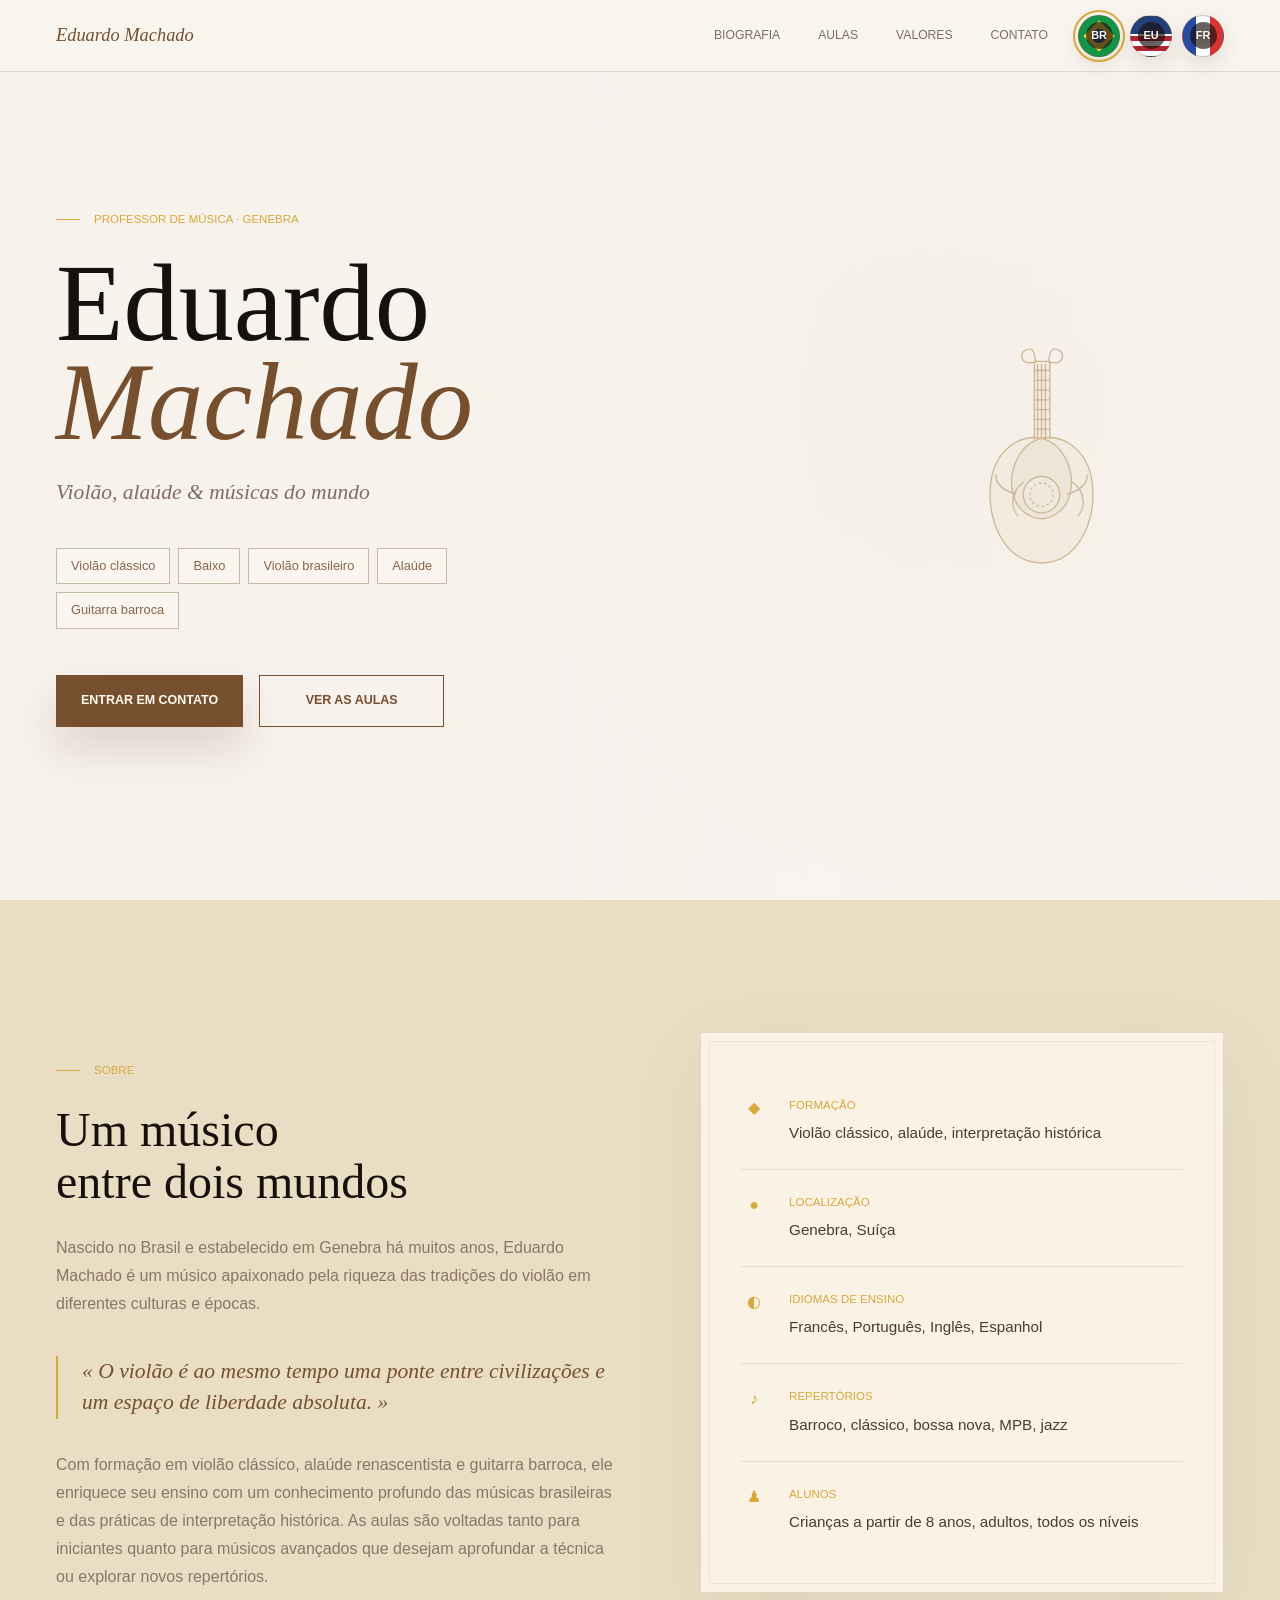
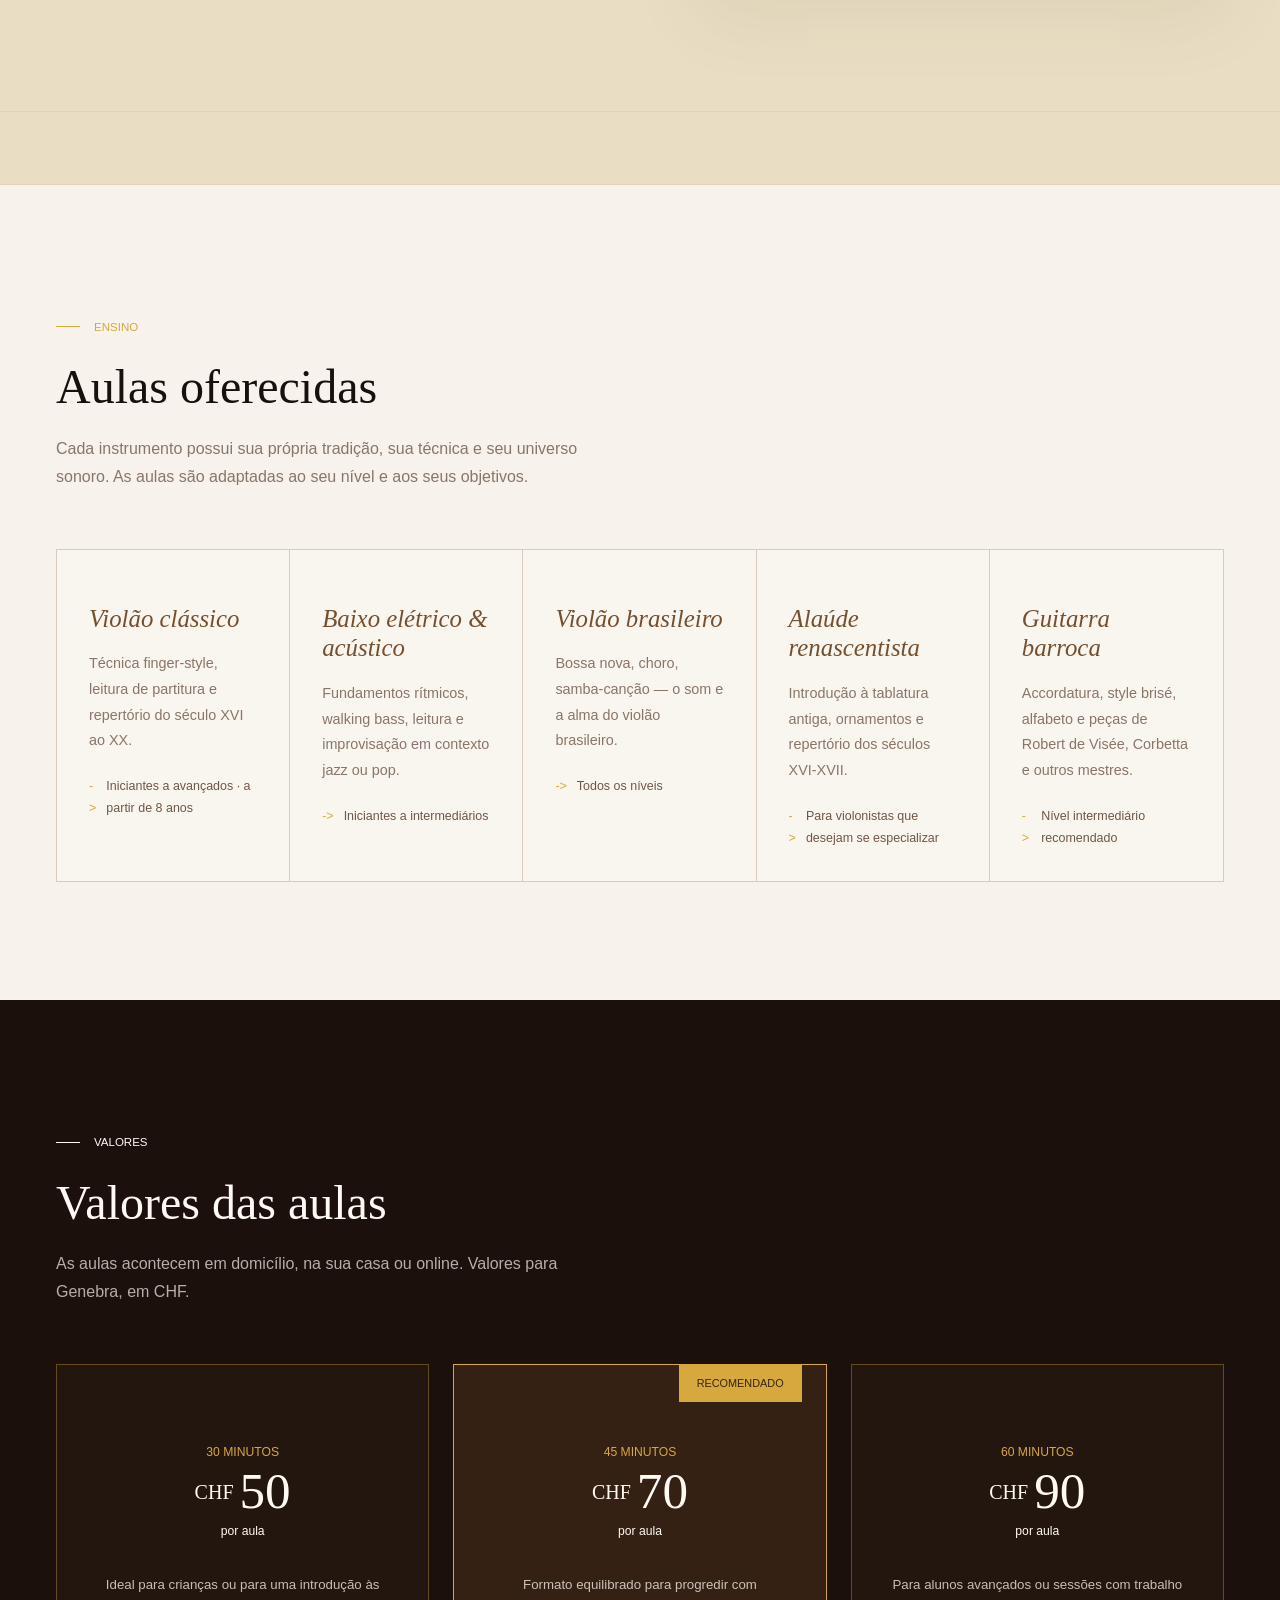
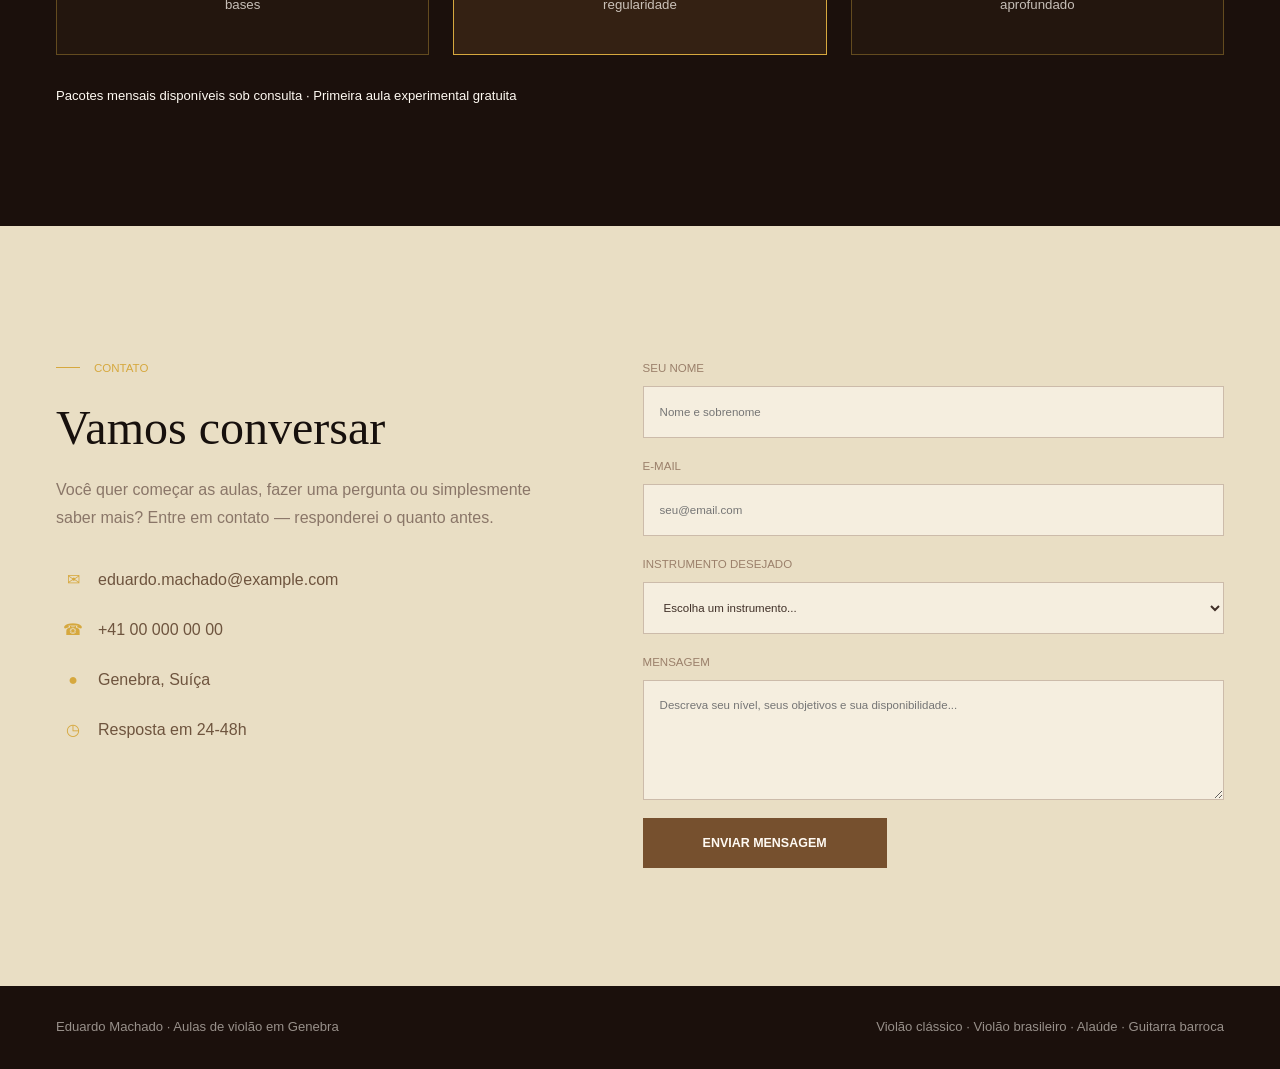
==== br.html @ 8517327c "Add Portuguese version 2 page" ====
<!doctype html>
<html lang="pt-BR">
<head>
  <meta charset="utf-8">
  <meta name="viewport" content="width=device-width, initial-scale=1">
  <title>Eduardo Machado | Aulas de violão</title>
  <link rel="stylesheet" href="styles.css">
</head>
<body>
  <main class="site-shell">
    <header class="topbar" aria-label="Navegação principal">
      <a class="brand" href="#inicio">Eduardo Machado</a>
      <div class="top-actions">
        <nav class="nav">
          <a href="#biografia">Biografia</a>
          <a href="#aulas">Aulas</a>
          <a href="#valores">Valores</a>
          <a href="#contato">Contato</a>
        </nav>
        <nav class="lang-switcher" aria-label="Escolher idioma">
          <a class="lang-button flag-br" href="br.html" aria-label="Português do Brasil" aria-current="page"><span class="flag-text">BR</span></a>
          <a class="lang-button flag-us" href="en.html" aria-label="English"><span class="flag-text">EU</span></a>
          <a class="lang-button flag-fr" href="index.html" aria-label="Français"><span class="flag-text">FR</span></a>
        </nav>
      </div>
    </header>

    <section class="section hero" id="inicio">
      <div class="section-inner hero-grid">
        <div class="hero-copy">
          <p class="eyebrow">Professor de música · Genebra</p>
          <h1>Eduardo <span>Machado</span></h1>
          <p class="hero-subtitle">Violão, alaúde & músicas do mundo</p>
          <div class="instrument-tags" aria-label="Instrumentos ensinados">
            <span class="tag">Violão clássico</span>
            <span class="tag">Baixo</span>
            <span class="tag">Violão brasileiro</span>
            <span class="tag">Alaúde</span>
            <span class="tag">Guitarra barroca</span>
          </div>
          <div class="actions">
            <a class="button primary" href="#contato">Entrar em contato</a>
            <a class="button secondary" href="#aulas">Ver as aulas</a>
          </div>
        </div>
        <div class="instrument-art" aria-hidden="true"><svg viewBox="0 0 980 520" role="img"><defs><linearGradient id="woodLine" x1="0" x2="1"><stop offset="0" stop-color="#d8c8aa" stop-opacity="0.08"/><stop offset="0.5" stop-color="#b7976f" stop-opacity="0.82"/><stop offset="1" stop-color="#d8c8aa" stop-opacity="0.08"/></linearGradient></defs><g stroke="url(#woodLine)" stroke-width="1.1" fill="none"><path d="M10 190 H970"/><path d="M10 222 H970"/><path d="M10 254 H970"/><path d="M10 286 H970"/><path d="M10 318 H970"/></g><g transform="translate(615 76)" stroke="#b69363" stroke-width="2" fill="none" opacity="0.82"><path d="M84 138 C49 132 17 156 8 195 C-5 252 22 330 84 330 C146 330 173 252 160 195 C151 156 119 132 84 138Z" fill="rgba(205,185,149,0.17)"/><path d="M84 138 C44 150 31 197 42 230 C49 251 70 262 84 262 C98 262 119 251 126 230 C137 197 124 150 84 138Z" fill="rgba(205,185,149,0.16)"/><circle cx="84" cy="225" r="28" fill="rgba(247,242,236,0.25)"/><circle cx="84" cy="225" r="18" stroke-dasharray="4 4"/><path d="M73 140 V20 H97 V140" fill="rgba(205,185,149,0.13)"/><path d="M75 20 C73 3 69 -3 59 3 C52 7 51 18 61 22 H75"/><path d="M95 20 C97 3 101 -3 111 3 C118 7 119 18 109 22 H95"/><path d="M73 34 H97 M73 49 H97 M73 64 H97 M73 79 H97 M73 94 H97 M73 109 H97 M73 124 H97"/><path d="M78 24 V140 M84 24 V140 M90 24 V140"/><path d="M57 205 C36 220 36 244 48 258"/><path d="M131 205 C152 220 152 244 140 258"/><path d="M45 224 C21 218 13 205 14 194"/><path d="M123 224 C147 218 155 205 154 194"/></g></svg></div>
      </div>
    </section>

    <section class="section about" id="biografia">
      <div class="section-inner about-grid">
        <div class="about-copy">
          <p class="eyebrow">Sobre</p>
          <h2>Um músico<br>entre dois mundos</h2>
          <p>Nascido no Brasil e estabelecido em Genebra há muitos anos, Eduardo Machado é um músico apaixonado pela riqueza das tradições do violão em diferentes culturas e épocas.</p>
          <div class="quote">« O violão é ao mesmo tempo uma ponte entre civilizações e um espaço de liberdade absoluta. »</div>
          <p>Com formação em violão clássico, alaúde renascentista e guitarra barroca, ele enriquece seu ensino com um conhecimento profundo das músicas brasileiras e das práticas de interpretação histórica. As aulas são voltadas tanto para iniciantes quanto para músicos avançados que desejam aprofundar a técnica ou explorar novos repertórios.</p>
        </div>
        <aside class="profile-card" aria-label="Informações do professor"><ul class="fact-list"><li class="fact"><span class="fact-icon">◆</span><span><span class="fact-label">Formação</span><span class="fact-value">Violão clássico, alaúde, interpretação histórica</span></span></li><li class="fact"><span class="fact-icon">●</span><span><span class="fact-label">Localização</span><span class="fact-value">Genebra, Suíça</span></span></li><li class="fact"><span class="fact-icon">◐</span><span><span class="fact-label">Idiomas de ensino</span><span class="fact-value">Francês, Português, Inglês, Espanhol</span></span></li><li class="fact"><span class="fact-icon">♪</span><span><span class="fact-label">Repertórios</span><span class="fact-value">Barroco, clássico, bossa nova, MPB, jazz</span></span></li><li class="fact"><span class="fact-icon">♟</span><span><span class="fact-label">Alunos</span><span class="fact-value">Crianças a partir de 8 anos, adultos, todos os níveis</span></span></li></ul></aside>
      </div>
    </section>

    <div class="sand-band" aria-hidden="true"></div>

    <section class="section courses" id="aulas">
      <div class="section-inner">
        <p class="eyebrow">Ensino</p>
        <h2>Aulas oferecidas</h2>
        <p class="section-lead">Cada instrumento possui sua própria tradição, sua técnica e seu universo sonoro. As aulas são adaptadas ao seu nível e aos seus objetivos.</p>
        <div class="course-row">
          <article class="course-card"><h3>Violão clássico</h3><p>Técnica finger-style, leitura de partitura e repertório do século XVI ao XX.</p><span class="course-note">Iniciantes a avançados · a partir de 8 anos</span></article>
          <article class="course-card"><h3>Baixo elétrico & acústico</h3><p>Fundamentos rítmicos, walking bass, leitura e improvisação em contexto jazz ou pop.</p><span class="course-note">Iniciantes a intermediários</span></article>
          <article class="course-card"><h3>Violão brasileiro</h3><p>Bossa nova, choro, samba-canção — o som e a alma do violão brasileiro.</p><span class="course-note">Todos os níveis</span></article>
          <article class="course-card"><h3>Alaúde renascentista</h3><p>Introdução à tablatura antiga, ornamentos e repertório dos séculos XVI-XVII.</p><span class="course-note">Para violonistas que desejam se especializar</span></article>
          <article class="course-card"><h3>Guitarra barroca</h3><p>Accordatura, style brisé, alfabeto e peças de Robert de Visée, Corbetta e outros mestres.</p><span class="course-note">Nível intermediário recomendado</span></article>
        </div>
      </div>
    </section>

    <section class="section pricing" id="valores">
      <div class="section-inner">
        <p class="eyebrow">Valores</p>
        <h2>Valores das aulas</h2>
        <p class="section-lead">As aulas acontecem em domicílio, na sua casa ou online. Valores para Genebra, em CHF.</p>
        <div class="pricing-grid">
          <article class="price-card"><span class="duration">30 minutos</span><div aria-label="CHF 50"><span class="currency">CHF</span><span class="amount">50</span></div><p class="per">por aula</p><p class="description">Ideal para crianças ou para uma introdução às bases</p></article>
          <article class="price-card featured"><span class="badge">Recomendado</span><span class="duration">45 minutos</span><div aria-label="CHF 70"><span class="currency">CHF</span><span class="amount">70</span></div><p class="per">por aula</p><p class="description">Formato equilibrado para progredir com regularidade</p></article>
          <article class="price-card"><span class="duration">60 minutos</span><div aria-label="CHF 90"><span class="currency">CHF</span><span class="amount">90</span></div><p class="per">por aula</p><p class="description">Para alunos avançados ou sessões com trabalho aprofundado</p></article>
        </div>
        <p class="pricing-footnote">Pacotes mensais disponíveis sob consulta · Primeira aula experimental gratuita</p>
      </div>
    </section>

    <section class="section contact" id="contato">
      <div class="section-inner contact-grid">
        <div class="contact-copy">
          <p class="eyebrow">Contato</p>
          <h2>Vamos conversar</h2>
          <p class="section-lead">Você quer começar as aulas, fazer uma pergunta ou simplesmente saber mais? Entre em contato — responderei o quanto antes.</p>
          <ul class="contact-list"><li><span class="contact-icon">✉</span><a href="mailto:eduardo.machado@example.com">eduardo.machado@example.com</a></li><li><span class="contact-icon">☎</span><a href="tel:+41000000000">+41 00 000 00 00</a></li><li><span class="contact-icon">●</span><span>Genebra, Suíça</span></li><li><span class="contact-icon">◷</span><span>Resposta em 24-48h</span></li></ul>
        </div>
        <form class="contact-form" action="mailto:eduardo.machado@example.com" method="post" enctype="text/plain">
          <label>Seu nome<input name="nome" type="text" placeholder="Nome e sobrenome" required></label>
          <label>E-mail<input name="email" type="email" placeholder="seu@email.com" required></label>
          <label>Instrumento desejado<select name="instrumento" required><option value="">Escolha um instrumento...</option><option>Violão clássico</option><option>Baixo elétrico ou acústico</option><option>Violão brasileiro</option><option>Alaúde renascentista</option><option>Guitarra barroca</option></select></label>
          <label>Mensagem<textarea name="mensagem" placeholder="Descreva seu nível, seus objetivos e sua disponibilidade..." required></textarea></label>
          <button class="button form-button" type="submit">Enviar mensagem</button>
        </form>
      </div>
    </section>

    <footer class="footer"><div class="footer-inner"><span>Eduardo Machado · Aulas de violão em Genebra</span><span>Violão clássico · Violão brasileiro · Alaúde · Guitarra barroca</span></div></footer>
  </main>
</body>
</html>
---- styles.css ----
:root {
  --paper: #f7f2ec;
  --paper-soft: #fbf8f3;
  --sand: #e9dec4;
  --ink: #17100d;
  --brown: #76502e;
  --gold: #d6a83e;
  --line: #d9cabb;
  --dark: #1b100c;
  --muted: #8a7668;
  --white: #fffaf3;
  --shadow: 0 24px 70px rgba(90, 62, 37, 0.08);
}
*{box-sizing:border-box}html{scroll-behavior:smooth}body{margin:0;background:var(--paper);color:var(--ink);font-family:"Avenir Next","Segoe UI",Arial,sans-serif;font-size:16px;line-height:1.75}a{color:inherit;text-decoration:none}.site-shell{min-height:100vh;background:radial-gradient(circle at 18% 78%,rgba(196,171,131,.18),transparent 24rem),linear-gradient(180deg,var(--paper-soft),var(--paper))}.topbar{position:sticky;top:0;z-index:10;display:flex;align-items:center;justify-content:space-between;min-height:72px;padding:0 56px;background:rgba(248,244,238,.96);border-bottom:1px solid rgba(122,95,67,.18);backdrop-filter:blur(12px)}.brand{color:var(--brown);font-family:"Cormorant Garamond","Bodoni 72",Didot,"Times New Roman",serif;font-size:1.15rem;font-style:italic;white-space:nowrap}.top-actions{display:flex;gap:30px;align-items:center}.nav{display:flex;gap:38px;align-items:center;color:#7e6c60;font-size:.76rem;text-transform:uppercase}.nav a{position:relative;padding:6px 0}.nav a::after{position:absolute;right:0;bottom:0;left:0;height:1px;content:"";background:var(--brown);transform:scaleX(0);transform-origin:left;transition:transform 180ms ease}.nav a:hover::after,.nav a:focus-visible::after{transform:scaleX(1)}.lang-switcher{display:flex;gap:10px;align-items:center}.lang-button{position:relative;display:inline-grid;place-items:center;width:42px;height:42px;overflow:hidden;border:1px solid rgba(118,80,46,.36);border-radius:999px;box-shadow:0 8px 20px rgba(83,56,33,.12);transition:transform 180ms ease,box-shadow 180ms ease}.lang-button:hover,.lang-button:focus-visible{transform:translateY(-2px);box-shadow:0 12px 24px rgba(83,56,33,.18)}.lang-button[aria-current="page"]{outline:2px solid var(--gold);outline-offset:3px}.flag-text{position:relative;z-index:2;display:grid;place-items:center;width:27px;height:27px;border-radius:999px;color:#fffaf3;background:rgba(27,16,12,.66);font-size:.68rem;font-weight:800;line-height:1;text-shadow:0 1px 3px rgba(0,0,0,.36)}.flag-br{background:#139447}.flag-br::before{position:absolute;inset:9px;content:"";background:#f7d43b;transform:rotate(45deg)}.flag-br::after{position:absolute;inset:13px;content:"";border-radius:999px;background:#1f4fa3}.flag-us{background:linear-gradient(#224179 0 46%,transparent 46%),repeating-linear-gradient(180deg,#b22234 0 5px,#fff 5px 10px)}.flag-fr{background:linear-gradient(90deg,#244aa5 0 33.333%,#fff 33.333% 66.666%,#d73535 66.666% 100%)}.section{padding:132px 56px 118px;scroll-margin-top:72px}.section-inner{width:min(100%,1792px);margin:0 auto}.eyebrow{display:flex;gap:14px;align-items:center;margin:0 0 24px;color:var(--gold);font-size:.72rem;text-transform:uppercase}.eyebrow::before{width:24px;height:1px;content:"";background:currentColor}h1,h2,h3{margin:0;font-family:"Cormorant Garamond","Bodoni 72",Didot,"Times New Roman",serif;font-weight:400}h1{max-width:610px;font-size:6.9rem;line-height:.9}h1 span{display:block;color:var(--brown);font-style:italic}h2{font-size:3rem;line-height:1.08}h3{color:var(--brown);font-size:1.55rem;font-style:italic;line-height:1.2}p{margin:0;color:var(--muted)}.hero{min-height:calc(100vh - 72px);padding-top:136px;padding-bottom:96px;background:linear-gradient(90deg,rgba(247,242,236,.98) 0 42%,rgba(247,242,236,.72) 64%,rgba(247,242,236,.95) 100%),radial-gradient(circle at 80% 40%,rgba(221,208,170,.44),transparent 33rem)}.hero-grid{display:grid;grid-template-columns:minmax(420px,.9fr) minmax(420px,1.25fr);gap:72px;align-items:center}.hero-subtitle{margin-top:22px;color:#816d60;font-family:"Cormorant Garamond","Bodoni 72",Didot,"Times New Roman",serif;font-size:1.35rem;font-style:italic}.instrument-tags{display:flex;flex-wrap:wrap;gap:8px;margin:36px 0 46px}.tag{min-height:34px;padding:6px 14px;border:1px solid #cbb9a6;color:#86674e;background:rgba(255,250,243,.36);font-size:.8rem}.actions{display:flex;flex-wrap:wrap;gap:16px}.button{display:inline-flex;align-items:center;justify-content:center;min-width:185px;min-height:50px;padding:14px 24px;border:1px solid var(--brown);font-size:.78rem;font-weight:700;text-transform:uppercase;transition:background 180ms ease,color 180ms ease,transform 180ms ease}.button.primary{color:var(--white);background:var(--brown);box-shadow:0 22px 42px rgba(93,61,33,.16)}.button.secondary{color:var(--brown);background:transparent}.button:hover,.button:focus-visible{transform:translateY(-2px)}.instrument-art{min-height:520px;display:flex;align-items:center;justify-content:center;overflow:hidden}.instrument-art svg{display:block;width:min(100%,980px);height:auto;opacity:.76}.sand-band{height:74px;background:var(--sand);border-top:1px solid rgba(122,95,67,.08);border-bottom:1px solid rgba(122,95,67,.08)}.about,.contact{background:var(--sand)}.about-grid{display:grid;grid-template-columns:minmax(360px,.98fr) minmax(420px,.92fr);gap:86px;align-items:center}.about-copy{max-width:900px}.about-copy p{max-width:900px;margin-top:26px}.quote{margin:38px 0 32px;padding-left:24px;border-left:2px solid var(--gold);color:var(--brown);font-family:"Cormorant Garamond","Bodoni 72",Didot,"Times New Roman",serif;font-size:1.35rem;font-style:italic;line-height:1.45}.profile-card{position:relative;padding:40px 40px 34px;background:rgba(255,250,243,.72);border:1px solid rgba(122,95,67,.18);box-shadow:var(--shadow)}.profile-card::before{position:absolute;inset:8px;pointer-events:none;content:"";border:1px solid rgba(122,95,67,.08)}.fact-list{position:relative;display:grid;gap:0;margin:0;padding:0;list-style:none}.fact{display:grid;grid-template-columns:36px 1fr;gap:12px;padding:22px 0;border-bottom:1px solid rgba(122,95,67,.14)}.fact:last-child{border-bottom:0}.fact-icon{width:26px;height:26px;color:var(--gold);font-size:1rem;line-height:26px;text-align:center}.fact-label{display:block;margin-bottom:4px;color:var(--gold);font-size:.72rem;text-transform:uppercase}.fact-value{color:#4d3b31;font-size:.95rem}.courses{background:var(--paper)}.section-lead{max-width:560px;margin-top:22px}.course-row{display:grid;grid-template-columns:repeat(5,1fr);margin-top:58px;border:1px solid var(--line);background:rgba(255,250,243,.28)}.course-card{min-height:222px;padding:54px 32px 32px;border-right:1px solid var(--line)}.course-card:last-child{border-right:0}.course-card p{margin-top:18px;font-size:.9rem;line-height:1.78}.course-note{display:flex;gap:10px;align-items:center;margin-top:22px;color:#6f5746;font-size:.78rem}.course-note::before{content:"->";color:var(--gold)}.pricing{background:var(--dark);color:var(--white)}.pricing h2,.pricing p{color:var(--white)}.pricing .section-lead{color:rgba(255,250,243,.68)}.pricing-grid{display:grid;grid-template-columns:repeat(3,1fr);gap:24px;margin-top:58px}.price-card{position:relative;min-height:234px;padding:72px 38px 38px;border:1px solid rgba(214,168,62,.36);text-align:center;background:rgba(48,32,20,.38)}.price-card.featured{border-color:var(--gold);background:rgba(93,61,33,.38)}.badge{position:absolute;top:0;right:24px;padding:9px 18px;color:#38270f;background:var(--gold);font-size:.68rem;text-transform:uppercase}.duration{color:var(--gold);font-size:.76rem;text-transform:uppercase}.currency{display:inline-block;margin-top:10px;color:var(--white);font-family:"Cormorant Garamond","Bodoni 72",Didot,"Times New Roman",serif;font-size:1.25rem;vertical-align:top}.amount{display:inline-block;margin-left:6px;color:var(--white);font-family:"Cormorant Garamond","Bodoni 72",Didot,"Times New Roman",serif;font-size:3.2rem;line-height:1}.per{margin:4px 0 0;color:rgba(255,250,243,.58);font-size:.76rem}.price-card .description{max-width:360px;margin:32px auto 0;color:rgba(255,250,243,.74);font-size:.83rem;line-height:1.55}.pricing-footnote{margin-top:30px;color:rgba(255,250,243,.5);font-size:.82rem}.contact-grid{display:grid;grid-template-columns:minmax(330px,.82fr) minmax(420px,.96fr);gap:90px;align-items:start}.contact-copy .section-lead{max-width:790px;margin-bottom:34px}.contact-list{display:grid;gap:22px;margin-top:34px;padding:0;list-style:none}.contact-list li{display:grid;grid-template-columns:34px 1fr;gap:8px;align-items:center;color:#6e543e}.contact-icon{color:var(--gold);font-size:1rem;text-align:center}.contact-form{display:grid;gap:18px}label{display:grid;gap:8px;color:#9b806b;font-size:.72rem;text-transform:uppercase}input,select,textarea{width:100%;min-height:52px;padding:14px 16px;border:1px solid #ccbbaa;border-radius:0;color:#3f2f27;background:rgba(255,250,243,.58);font:inherit;outline:none}textarea{min-height:120px;resize:vertical}input:focus,select:focus,textarea:focus{border-color:var(--brown);box-shadow:0 0 0 3px rgba(118,80,46,.12)}.form-button{width:fit-content;min-width:244px;margin-top:0;border:0;color:var(--white);background:var(--brown);cursor:pointer}.footer{padding:30px 56px;color:rgba(255,250,243,.55);background:var(--dark);font-size:.82rem}.footer-inner{display:flex;width:min(100%,1792px);margin:0 auto;justify-content:space-between;gap:18px}@media (max-width:1200px){.topbar{align-items:flex-start;flex-direction:column;gap:16px;padding:22px 28px}.top-actions{width:100%;justify-content:space-between}}@media (max-width:1160px){.section{padding-right:28px;padding-left:28px}.hero-grid,.about-grid,.contact-grid{grid-template-columns:1fr}.instrument-art{min-height:360px}.course-row{grid-template-columns:repeat(2,1fr)}.course-card:nth-child(2n){border-right:0}.course-card:nth-child(-n+3){border-bottom:1px solid var(--line)}}@media (max-width:760px){body{font-size:15px}.topbar{position:static;padding:22px}.top-actions{display:grid;gap:16px}.nav{width:100%;gap:12px;justify-content:space-between;overflow-x:auto;padding-bottom:4px}.lang-switcher{justify-content:flex-start}.section{padding:84px 22px 80px;scroll-margin-top:0}.hero{padding-top:82px}.hero-grid{gap:40px}h1{font-size:4.1rem}h2{font-size:2.45rem}.actions{display:grid}.button,.form-button{width:100%}.instrument-art{min-height:280px}.profile-card{padding:28px 26px}.course-row,.pricing-grid{grid-template-columns:1fr}.course-card,.course-card:nth-child(2n),.course-card:last-child{border-right:0;border-bottom:1px solid var(--line)}.course-card:last-child{border-bottom:0}.pricing-grid{gap:16px}.footer{padding:28px 22px}.footer-inner{flex-direction:column}}@media (max-width:460px){h1{font-size:3.25rem}h2{font-size:2.05rem}.tag{width:100%}.fact,.contact-list li{grid-template-columns:28px 1fr}}
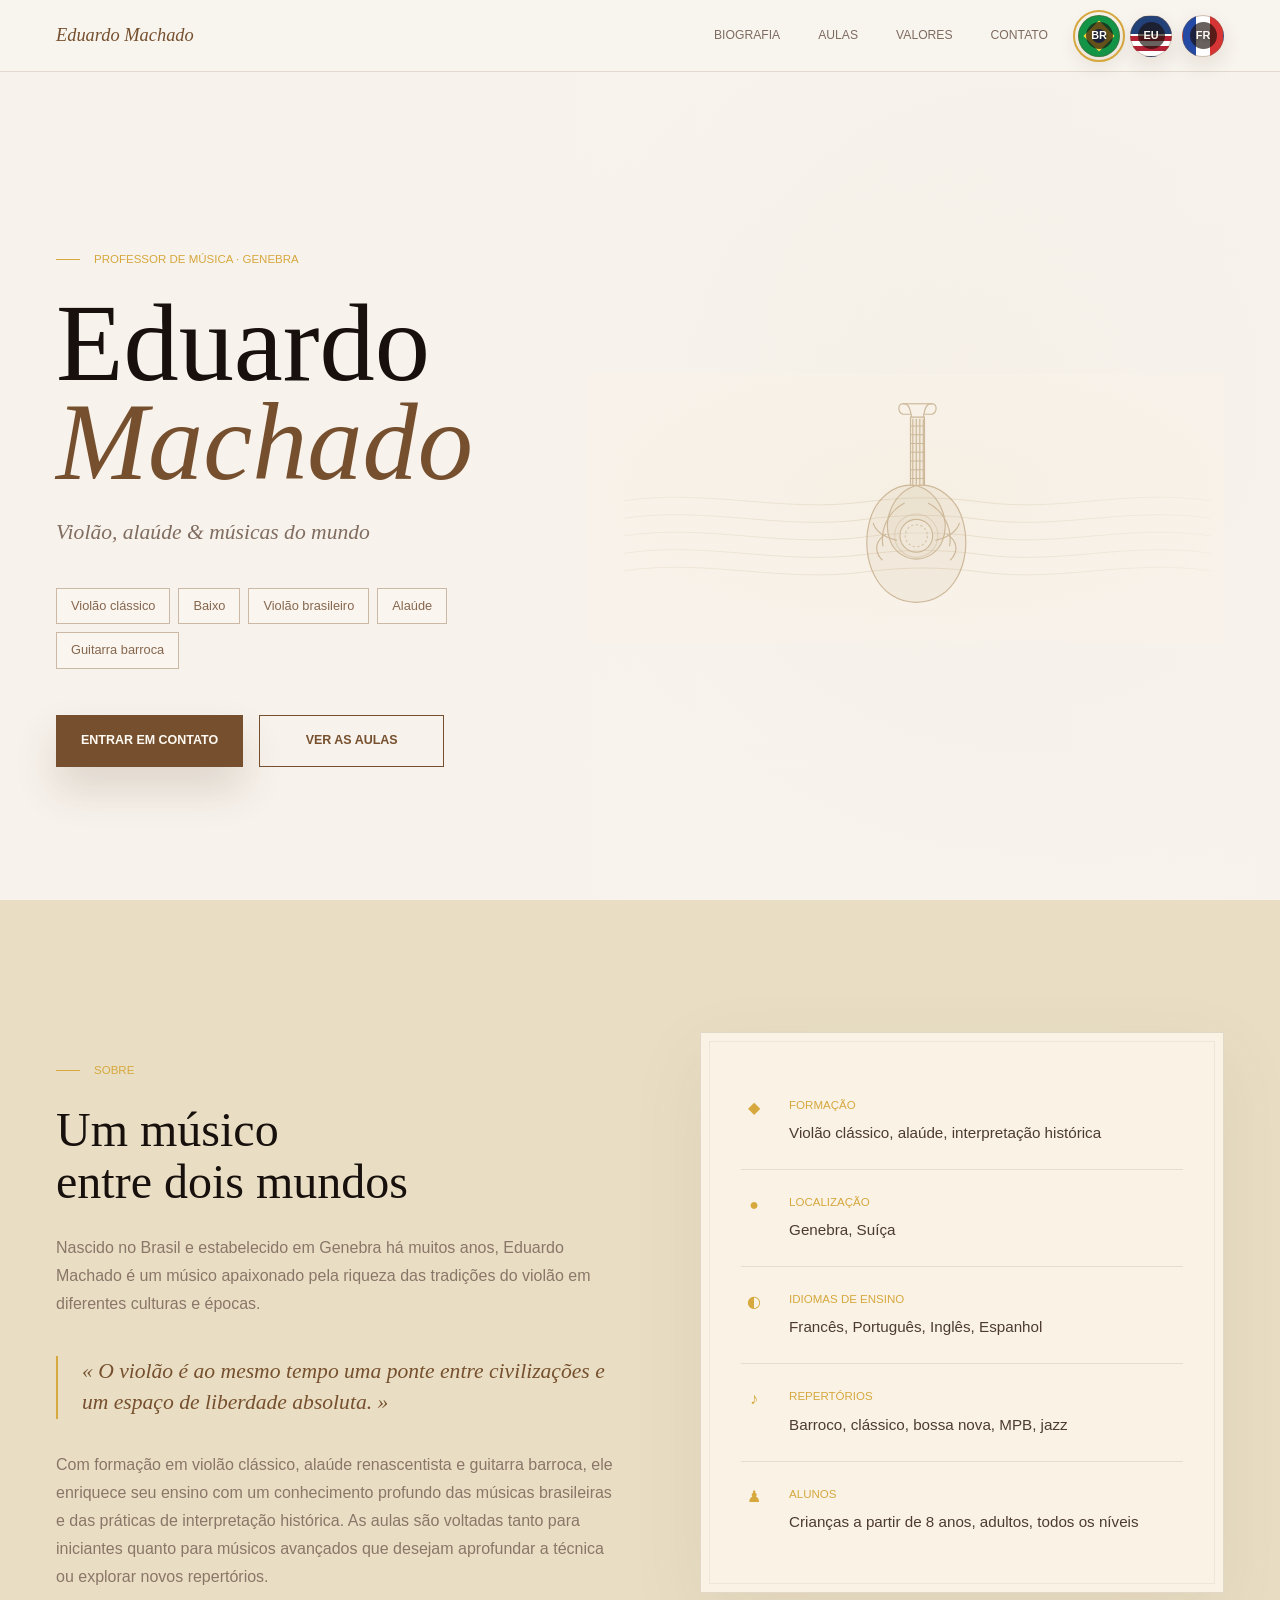
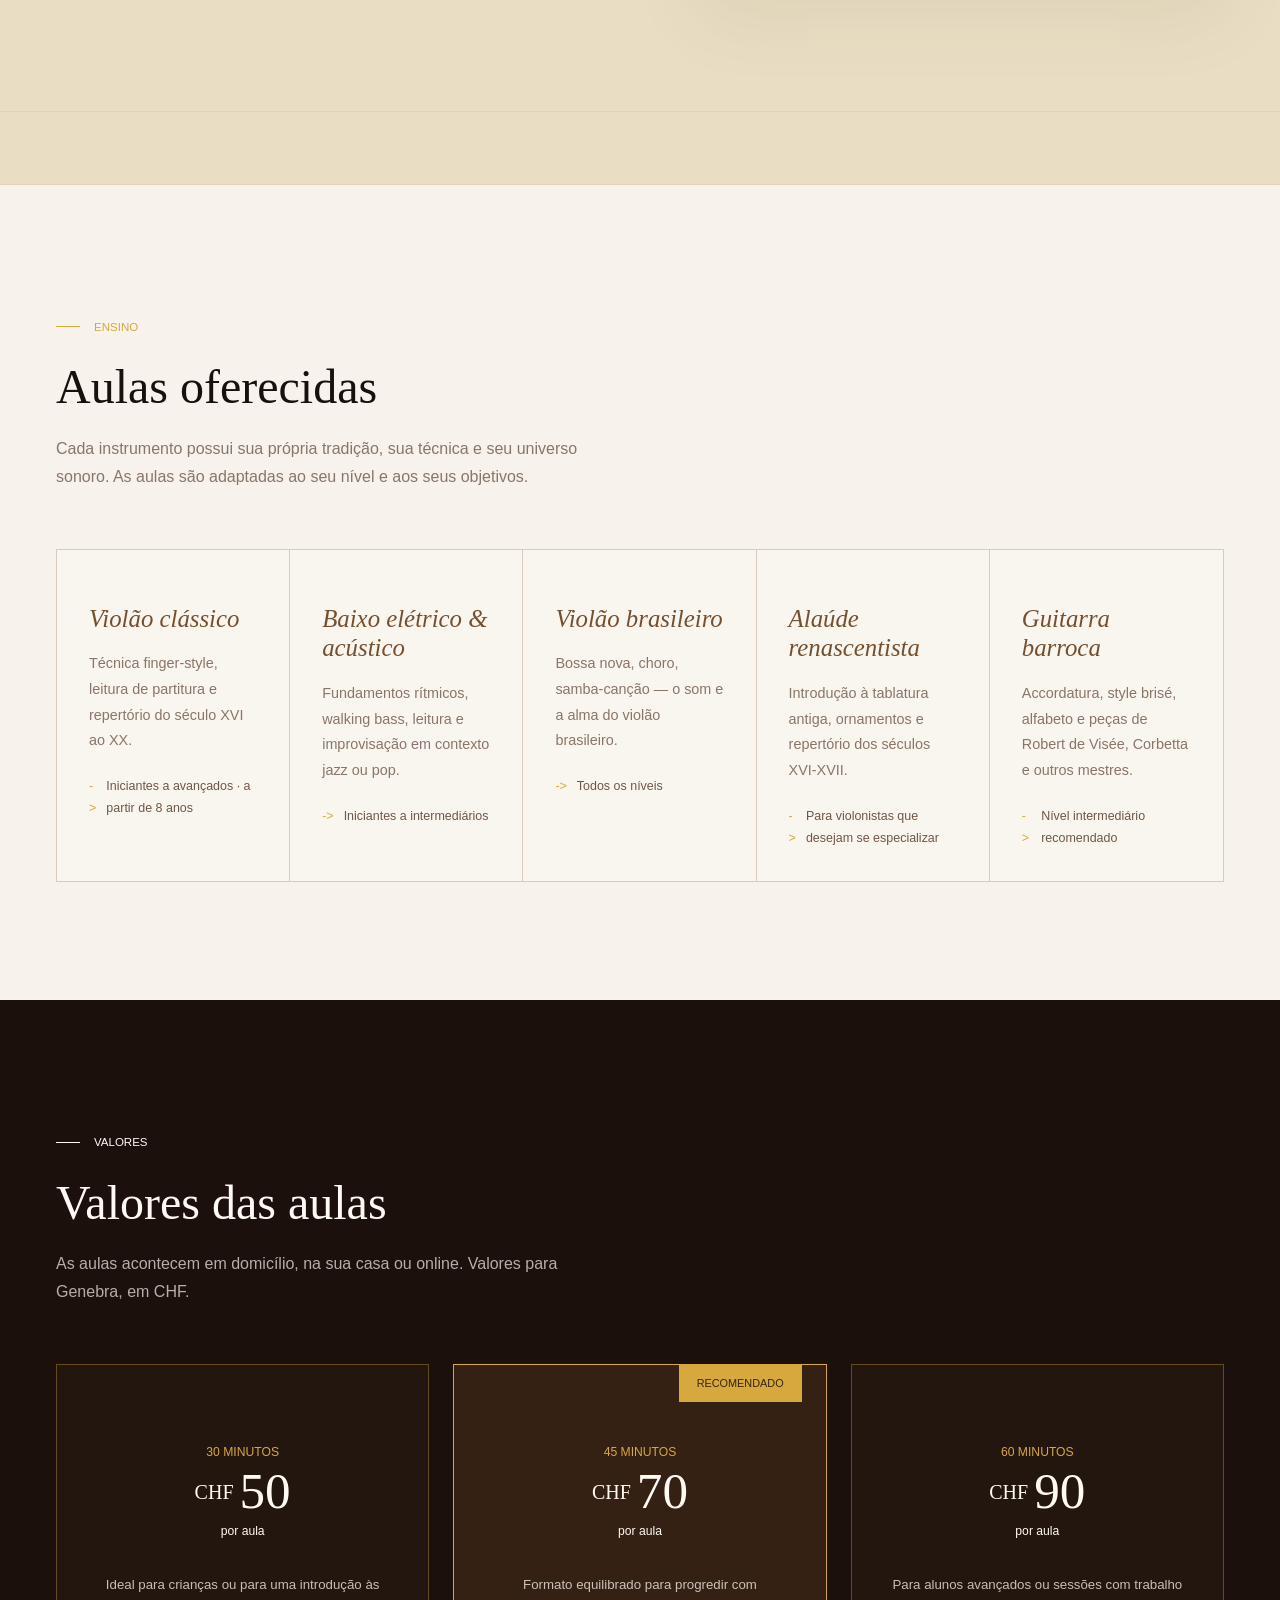
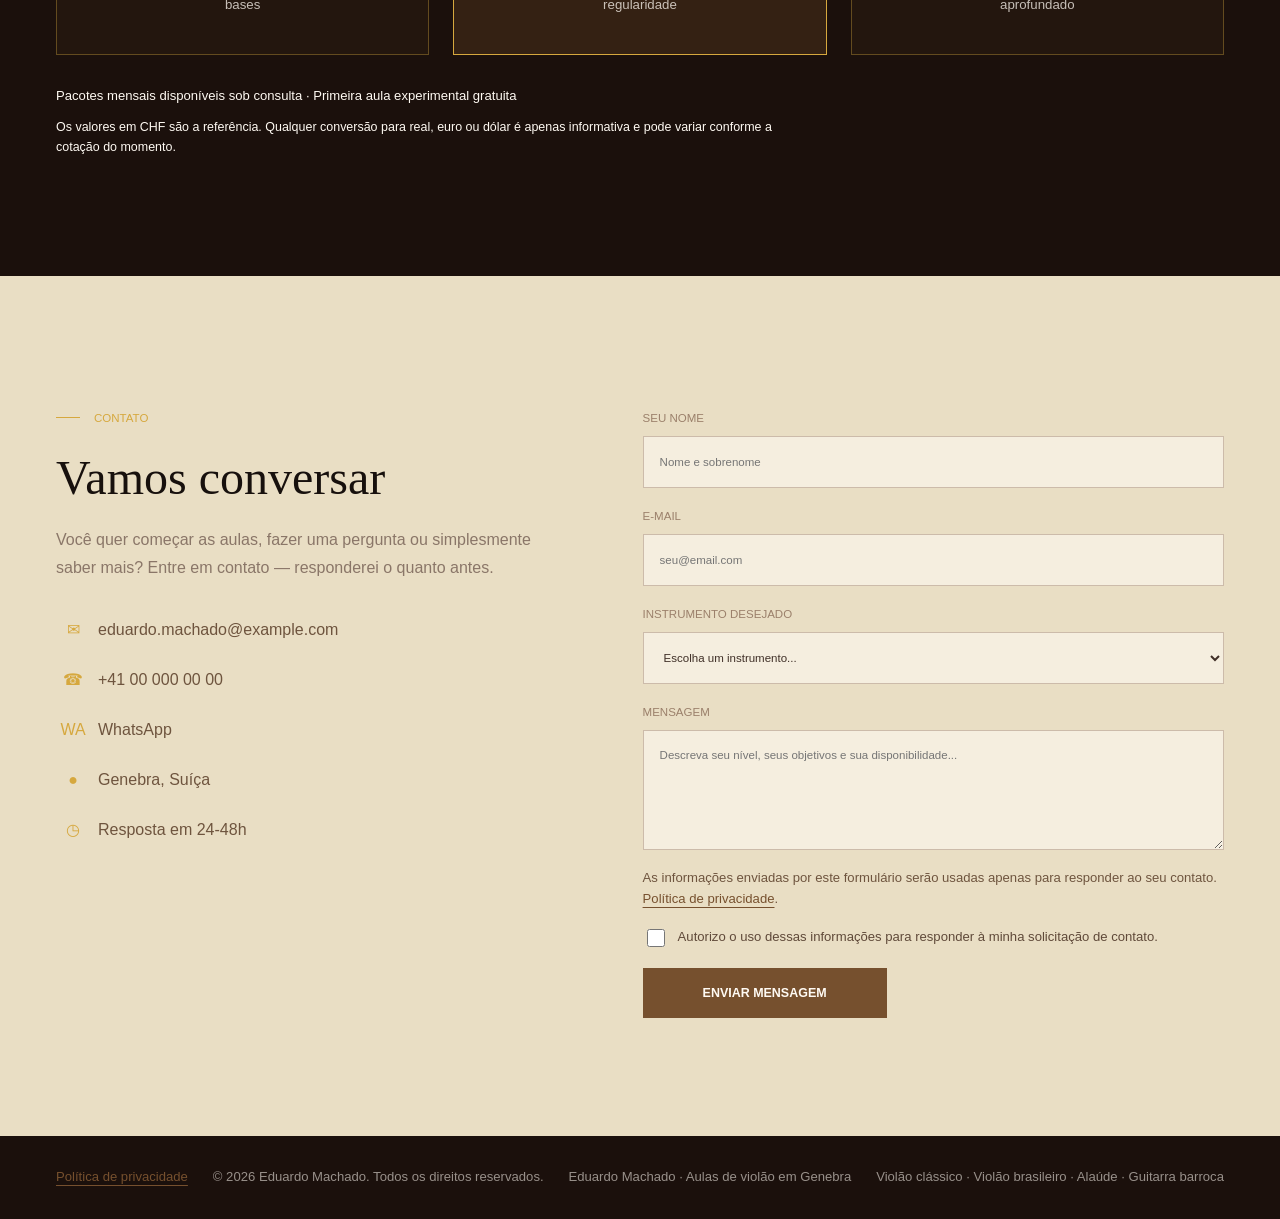
==== commit b52d9428: "Update version 2 landing page" ====
--- a/br.html
+++ b/br.html
@@ -43,7 +43,18 @@
             <a class="button secondary" href="#aulas">Ver as aulas</a>
           </div>
         </div>
-        <div class="instrument-art" aria-hidden="true"><svg viewBox="0 0 980 520" role="img"><defs><linearGradient id="woodLine" x1="0" x2="1"><stop offset="0" stop-color="#d8c8aa" stop-opacity="0.08"/><stop offset="0.5" stop-color="#b7976f" stop-opacity="0.82"/><stop offset="1" stop-color="#d8c8aa" stop-opacity="0.08"/></linearGradient></defs><g stroke="url(#woodLine)" stroke-width="1.1" fill="none"><path d="M10 190 H970"/><path d="M10 222 H970"/><path d="M10 254 H970"/><path d="M10 286 H970"/><path d="M10 318 H970"/></g><g transform="translate(615 76)" stroke="#b69363" stroke-width="2" fill="none" opacity="0.82"><path d="M84 138 C49 132 17 156 8 195 C-5 252 22 330 84 330 C146 330 173 252 160 195 C151 156 119 132 84 138Z" fill="rgba(205,185,149,0.17)"/><path d="M84 138 C44 150 31 197 42 230 C49 251 70 262 84 262 C98 262 119 251 126 230 C137 197 124 150 84 138Z" fill="rgba(205,185,149,0.16)"/><circle cx="84" cy="225" r="28" fill="rgba(247,242,236,0.25)"/><circle cx="84" cy="225" r="18" stroke-dasharray="4 4"/><path d="M73 140 V20 H97 V140" fill="rgba(205,185,149,0.13)"/><path d="M75 20 C73 3 69 -3 59 3 C52 7 51 18 61 22 H75"/><path d="M95 20 C97 3 101 -3 111 3 C118 7 119 18 109 22 H95"/><path d="M73 34 H97 M73 49 H97 M73 64 H97 M73 79 H97 M73 94 H97 M73 109 H97 M73 124 H97"/><path d="M78 24 V140 M84 24 V140 M90 24 V140"/><path d="M57 205 C36 220 36 244 48 258"/><path d="M131 205 C152 220 152 244 140 258"/><path d="M45 224 C21 218 13 205 14 194"/><path d="M123 224 C147 218 155 205 154 194"/></g></svg></div>
+        <div class="instrument-art" aria-hidden="true">
+          <svg viewBox="0 0 980 520" role="img">
+            <defs><linearGradient id="woodLine" x1="0" x2="1"><stop offset="0" stop-color="#d8c8aa" stop-opacity="0.08"/><stop offset="0.5" stop-color="#b7976f" stop-opacity="0.82"/><stop offset="1" stop-color="#d8c8aa" stop-opacity="0.08"/></linearGradient></defs>
+            <g stroke="url(#woodLine)" stroke-width="1.1" fill="none"><path d="M10 190 H970"/><path d="M10 222 H970"/><path d="M10 254 H970"/><path d="M10 286 H970"/><path d="M10 318 H970"/></g>
+            <g transform="translate(615 76)" stroke="#b69363" stroke-width="2" fill="none" opacity="0.82">
+              <path d="M84 138 C49 132 17 156 8 195 C-5 252 22 330 84 330 C146 330 173 252 160 195 C151 156 119 132 84 138Z" fill="rgba(205,185,149,0.17)"/>
+              <path d="M84 138 C44 150 31 197 42 230 C49 251 70 262 84 262 C98 262 119 251 126 230 C137 197 124 150 84 138Z" fill="rgba(205,185,149,0.16)"/>
+              <circle cx="84" cy="225" r="28" fill="rgba(247,242,236,0.25)"/><circle cx="84" cy="225" r="18" stroke-dasharray="4 4"/>
+              <path d="M73 140 V20 H97 V140" fill="rgba(205,185,149,0.13)"/><path d="M75 20 C73 3 69 -3 59 3 C52 7 51 18 61 22 H75"/><path d="M95 20 C97 3 101 -3 111 3 C118 7 119 18 109 22 H95"/><path d="M73 34 H97 M73 49 H97 M73 64 H97 M73 79 H97 M73 94 H97 M73 109 H97 M73 124 H97"/><path d="M78 24 V140 M84 24 V140 M90 24 V140"/><path d="M57 205 C36 220 36 244 48 258"/><path d="M131 205 C152 220 152 244 140 258"/><path d="M45 224 C21 218 13 205 14 194"/><path d="M123 224 C147 218 155 205 154 194"/>
+            </g>
+          </svg>
+        </div>
       </div>
     </section>
 
@@ -56,7 +67,15 @@
           <div class="quote">« O violão é ao mesmo tempo uma ponte entre civilizações e um espaço de liberdade absoluta. »</div>
           <p>Com formação em violão clássico, alaúde renascentista e guitarra barroca, ele enriquece seu ensino com um conhecimento profundo das músicas brasileiras e das práticas de interpretação histórica. As aulas são voltadas tanto para iniciantes quanto para músicos avançados que desejam aprofundar a técnica ou explorar novos repertórios.</p>
         </div>
-        <aside class="profile-card" aria-label="Informações do professor"><ul class="fact-list"><li class="fact"><span class="fact-icon">◆</span><span><span class="fact-label">Formação</span><span class="fact-value">Violão clássico, alaúde, interpretação histórica</span></span></li><li class="fact"><span class="fact-icon">●</span><span><span class="fact-label">Localização</span><span class="fact-value">Genebra, Suíça</span></span></li><li class="fact"><span class="fact-icon">◐</span><span><span class="fact-label">Idiomas de ensino</span><span class="fact-value">Francês, Português, Inglês, Espanhol</span></span></li><li class="fact"><span class="fact-icon">♪</span><span><span class="fact-label">Repertórios</span><span class="fact-value">Barroco, clássico, bossa nova, MPB, jazz</span></span></li><li class="fact"><span class="fact-icon">♟</span><span><span class="fact-label">Alunos</span><span class="fact-value">Crianças a partir de 8 anos, adultos, todos os níveis</span></span></li></ul></aside>
+        <aside class="profile-card" aria-label="Informações do professor">
+          <ul class="fact-list">
+            <li class="fact"><span class="fact-icon">◆</span><span><span class="fact-label">Formação</span><span class="fact-value">Violão clássico, alaúde, interpretação histórica</span></span></li>
+            <li class="fact"><span class="fact-icon">●</span><span><span class="fact-label">Localização</span><span class="fact-value">Genebra, Suíça</span></span></li>
+            <li class="fact"><span class="fact-icon">◐</span><span><span class="fact-label">Idiomas de ensino</span><span class="fact-value">Francês, Português, Inglês, Espanhol</span></span></li>
+            <li class="fact"><span class="fact-icon">♪</span><span><span class="fact-label">Repertórios</span><span class="fact-value">Barroco, clássico, bossa nova, MPB, jazz</span></span></li>
+            <li class="fact"><span class="fact-icon">♟</span><span><span class="fact-label">Alunos</span><span class="fact-value">Crianças a partir de 8 anos, adultos, todos os níveis</span></span></li>
+          </ul>
+        </aside>
       </div>
     </section>
 
@@ -88,6 +107,7 @@
           <article class="price-card"><span class="duration">60 minutos</span><div aria-label="CHF 90"><span class="currency">CHF</span><span class="amount">90</span></div><p class="per">por aula</p><p class="description">Para alunos avançados ou sessões com trabalho aprofundado</p></article>
         </div>
         <p class="pricing-footnote">Pacotes mensais disponíveis sob consulta · Primeira aula experimental gratuita</p>
+        <p class="pricing-reference">Os valores em CHF são a referência. Qualquer conversão para real, euro ou dólar é apenas informativa e pode variar conforme a cotação do momento.</p>
       </div>
     </section>
 
@@ -97,19 +117,34 @@
           <p class="eyebrow">Contato</p>
           <h2>Vamos conversar</h2>
           <p class="section-lead">Você quer começar as aulas, fazer uma pergunta ou simplesmente saber mais? Entre em contato — responderei o quanto antes.</p>
-          <ul class="contact-list"><li><span class="contact-icon">✉</span><a href="mailto:eduardo.machado@example.com">eduardo.machado@example.com</a></li><li><span class="contact-icon">☎</span><a href="tel:+41000000000">+41 00 000 00 00</a></li><li><span class="contact-icon">●</span><span>Genebra, Suíça</span></li><li><span class="contact-icon">◷</span><span>Resposta em 24-48h</span></li></ul>
+          <ul class="contact-list">
+            <li><span class="contact-icon">✉</span><a href="mailto:eduardo.machado@example.com">eduardo.machado@example.com</a></li>
+            <li><span class="contact-icon">☎</span><a href="tel:+41000000000">+41 00 000 00 00</a></li>
+            <li><span class="contact-icon">WA</span><a href="https://wa.me/41000000000?text=Ol%C3%A1%20Eduardo%2C%20meu%20nome%20%C3%A9%20%5Bseu%20nome%5D.%20Estou%20entrando%20em%20contato%20pelo%20meu%20perfil%20do%20WhatsApp.%20Tenho%20interesse%20nas%20suas%20aulas.%20Voc%C3%AA%20poderia%20me%20explicar%20como%20funciona%2C%20por%20favor%3F" target="_blank" rel="noopener noreferrer">WhatsApp</a></li>
+            <li><span class="contact-icon">●</span><span>Genebra, Suíça</span></li>
+            <li><span class="contact-icon">◷</span><span>Resposta em 24-48h</span></li>
+          </ul>
         </div>
         <form class="contact-form" action="mailto:eduardo.machado@example.com" method="post" enctype="text/plain">
           <label>Seu nome<input name="nome" type="text" placeholder="Nome e sobrenome" required></label>
           <label>E-mail<input name="email" type="email" placeholder="seu@email.com" required></label>
           <label>Instrumento desejado<select name="instrumento" required><option value="">Escolha um instrumento...</option><option>Violão clássico</option><option>Baixo elétrico ou acústico</option><option>Violão brasileiro</option><option>Alaúde renascentista</option><option>Guitarra barroca</option></select></label>
           <label>Mensagem<textarea name="mensagem" placeholder="Descreva seu nível, seus objetivos e sua disponibilidade..." required></textarea></label>
+          <p class="form-note">As informações enviadas por este formulário serão usadas apenas para responder ao seu contato. <a href="privacidade.html">Política de privacidade</a>.</p>
+          <label class="consent-label"><input name="consentimento" type="checkbox" required><span>Autorizo o uso dessas informações para responder à minha solicitação de contato.</span></label>
           <button class="button form-button" type="submit">Enviar mensagem</button>
         </form>
       </div>
     </section>
 
-    <footer class="footer"><div class="footer-inner"><span>Eduardo Machado · Aulas de violão em Genebra</span><span>Violão clássico · Violão brasileiro · Alaúde · Guitarra barroca</span></div></footer>
+    <footer class="footer">
+      <div class="footer-inner">
+        <nav class="footer-links" aria-label="Links legais"><a href="privacidade.html">Política de privacidade</a></nav>
+        <span>&copy; 2026 Eduardo Machado. Todos os direitos reservados.</span>
+        <span>Eduardo Machado · Aulas de violão em Genebra</span>
+        <span>Violão clássico · Violão brasileiro · Alaúde · Guitarra barroca</span>
+      </div>
+    </footer>
   </main>
 </body>
-</html>+</html>
--- a/styles.css
+++ b/styles.css
@@ -11,4 +11,903 @@
   --white: #fffaf3;
   --shadow: 0 24px 70px rgba(90, 62, 37, 0.08);
 }
-*{box-sizing:border-box}html{scroll-behavior:smooth}body{margin:0;background:var(--paper);color:var(--ink);font-family:"Avenir Next","Segoe UI",Arial,sans-serif;font-size:16px;line-height:1.75}a{color:inherit;text-decoration:none}.site-shell{min-height:100vh;background:radial-gradient(circle at 18% 78%,rgba(196,171,131,.18),transparent 24rem),linear-gradient(180deg,var(--paper-soft),var(--paper))}.topbar{position:sticky;top:0;z-index:10;display:flex;align-items:center;justify-content:space-between;min-height:72px;padding:0 56px;background:rgba(248,244,238,.96);border-bottom:1px solid rgba(122,95,67,.18);backdrop-filter:blur(12px)}.brand{color:var(--brown);font-family:"Cormorant Garamond","Bodoni 72",Didot,"Times New Roman",serif;font-size:1.15rem;font-style:italic;white-space:nowrap}.top-actions{display:flex;gap:30px;align-items:center}.nav{display:flex;gap:38px;align-items:center;color:#7e6c60;font-size:.76rem;text-transform:uppercase}.nav a{position:relative;padding:6px 0}.nav a::after{position:absolute;right:0;bottom:0;left:0;height:1px;content:"";background:var(--brown);transform:scaleX(0);transform-origin:left;transition:transform 180ms ease}.nav a:hover::after,.nav a:focus-visible::after{transform:scaleX(1)}.lang-switcher{display:flex;gap:10px;align-items:center}.lang-button{position:relative;display:inline-grid;place-items:center;width:42px;height:42px;overflow:hidden;border:1px solid rgba(118,80,46,.36);border-radius:999px;box-shadow:0 8px 20px rgba(83,56,33,.12);transition:transform 180ms ease,box-shadow 180ms ease}.lang-button:hover,.lang-button:focus-visible{transform:translateY(-2px);box-shadow:0 12px 24px rgba(83,56,33,.18)}.lang-button[aria-current="page"]{outline:2px solid var(--gold);outline-offset:3px}.flag-text{position:relative;z-index:2;display:grid;place-items:center;width:27px;height:27px;border-radius:999px;color:#fffaf3;background:rgba(27,16,12,.66);font-size:.68rem;font-weight:800;line-height:1;text-shadow:0 1px 3px rgba(0,0,0,.36)}.flag-br{background:#139447}.flag-br::before{position:absolute;inset:9px;content:"";background:#f7d43b;transform:rotate(45deg)}.flag-br::after{position:absolute;inset:13px;content:"";border-radius:999px;background:#1f4fa3}.flag-us{background:linear-gradient(#224179 0 46%,transparent 46%),repeating-linear-gradient(180deg,#b22234 0 5px,#fff 5px 10px)}.flag-fr{background:linear-gradient(90deg,#244aa5 0 33.333%,#fff 33.333% 66.666%,#d73535 66.666% 100%)}.section{padding:132px 56px 118px;scroll-margin-top:72px}.section-inner{width:min(100%,1792px);margin:0 auto}.eyebrow{display:flex;gap:14px;align-items:center;margin:0 0 24px;color:var(--gold);font-size:.72rem;text-transform:uppercase}.eyebrow::before{width:24px;height:1px;content:"";background:currentColor}h1,h2,h3{margin:0;font-family:"Cormorant Garamond","Bodoni 72",Didot,"Times New Roman",serif;font-weight:400}h1{max-width:610px;font-size:6.9rem;line-height:.9}h1 span{display:block;color:var(--brown);font-style:italic}h2{font-size:3rem;line-height:1.08}h3{color:var(--brown);font-size:1.55rem;font-style:italic;line-height:1.2}p{margin:0;color:var(--muted)}.hero{min-height:calc(100vh - 72px);padding-top:136px;padding-bottom:96px;background:linear-gradient(90deg,rgba(247,242,236,.98) 0 42%,rgba(247,242,236,.72) 64%,rgba(247,242,236,.95) 100%),radial-gradient(circle at 80% 40%,rgba(221,208,170,.44),transparent 33rem)}.hero-grid{display:grid;grid-template-columns:minmax(420px,.9fr) minmax(420px,1.25fr);gap:72px;align-items:center}.hero-subtitle{margin-top:22px;color:#816d60;font-family:"Cormorant Garamond","Bodoni 72",Didot,"Times New Roman",serif;font-size:1.35rem;font-style:italic}.instrument-tags{display:flex;flex-wrap:wrap;gap:8px;margin:36px 0 46px}.tag{min-height:34px;padding:6px 14px;border:1px solid #cbb9a6;color:#86674e;background:rgba(255,250,243,.36);font-size:.8rem}.actions{display:flex;flex-wrap:wrap;gap:16px}.button{display:inline-flex;align-items:center;justify-content:center;min-width:185px;min-height:50px;padding:14px 24px;border:1px solid var(--brown);font-size:.78rem;font-weight:700;text-transform:uppercase;transition:background 180ms ease,color 180ms ease,transform 180ms ease}.button.primary{color:var(--white);background:var(--brown);box-shadow:0 22px 42px rgba(93,61,33,.16)}.button.secondary{color:var(--brown);background:transparent}.button:hover,.button:focus-visible{transform:translateY(-2px)}.instrument-art{min-height:520px;display:flex;align-items:center;justify-content:center;overflow:hidden}.instrument-art svg{display:block;width:min(100%,980px);height:auto;opacity:.76}.sand-band{height:74px;background:var(--sand);border-top:1px solid rgba(122,95,67,.08);border-bottom:1px solid rgba(122,95,67,.08)}.about,.contact{background:var(--sand)}.about-grid{display:grid;grid-template-columns:minmax(360px,.98fr) minmax(420px,.92fr);gap:86px;align-items:center}.about-copy{max-width:900px}.about-copy p{max-width:900px;margin-top:26px}.quote{margin:38px 0 32px;padding-left:24px;border-left:2px solid var(--gold);color:var(--brown);font-family:"Cormorant Garamond","Bodoni 72",Didot,"Times New Roman",serif;font-size:1.35rem;font-style:italic;line-height:1.45}.profile-card{position:relative;padding:40px 40px 34px;background:rgba(255,250,243,.72);border:1px solid rgba(122,95,67,.18);box-shadow:var(--shadow)}.profile-card::before{position:absolute;inset:8px;pointer-events:none;content:"";border:1px solid rgba(122,95,67,.08)}.fact-list{position:relative;display:grid;gap:0;margin:0;padding:0;list-style:none}.fact{display:grid;grid-template-columns:36px 1fr;gap:12px;padding:22px 0;border-bottom:1px solid rgba(122,95,67,.14)}.fact:last-child{border-bottom:0}.fact-icon{width:26px;height:26px;color:var(--gold);font-size:1rem;line-height:26px;text-align:center}.fact-label{display:block;margin-bottom:4px;color:var(--gold);font-size:.72rem;text-transform:uppercase}.fact-value{color:#4d3b31;font-size:.95rem}.courses{background:var(--paper)}.section-lead{max-width:560px;margin-top:22px}.course-row{display:grid;grid-template-columns:repeat(5,1fr);margin-top:58px;border:1px solid var(--line);background:rgba(255,250,243,.28)}.course-card{min-height:222px;padding:54px 32px 32px;border-right:1px solid var(--line)}.course-card:last-child{border-right:0}.course-card p{margin-top:18px;font-size:.9rem;line-height:1.78}.course-note{display:flex;gap:10px;align-items:center;margin-top:22px;color:#6f5746;font-size:.78rem}.course-note::before{content:"->";color:var(--gold)}.pricing{background:var(--dark);color:var(--white)}.pricing h2,.pricing p{color:var(--white)}.pricing .section-lead{color:rgba(255,250,243,.68)}.pricing-grid{display:grid;grid-template-columns:repeat(3,1fr);gap:24px;margin-top:58px}.price-card{position:relative;min-height:234px;padding:72px 38px 38px;border:1px solid rgba(214,168,62,.36);text-align:center;background:rgba(48,32,20,.38)}.price-card.featured{border-color:var(--gold);background:rgba(93,61,33,.38)}.badge{position:absolute;top:0;right:24px;padding:9px 18px;color:#38270f;background:var(--gold);font-size:.68rem;text-transform:uppercase}.duration{color:var(--gold);font-size:.76rem;text-transform:uppercase}.currency{display:inline-block;margin-top:10px;color:var(--white);font-family:"Cormorant Garamond","Bodoni 72",Didot,"Times New Roman",serif;font-size:1.25rem;vertical-align:top}.amount{display:inline-block;margin-left:6px;color:var(--white);font-family:"Cormorant Garamond","Bodoni 72",Didot,"Times New Roman",serif;font-size:3.2rem;line-height:1}.per{margin:4px 0 0;color:rgba(255,250,243,.58);font-size:.76rem}.price-card .description{max-width:360px;margin:32px auto 0;color:rgba(255,250,243,.74);font-size:.83rem;line-height:1.55}.pricing-footnote{margin-top:30px;color:rgba(255,250,243,.5);font-size:.82rem}.contact-grid{display:grid;grid-template-columns:minmax(330px,.82fr) minmax(420px,.96fr);gap:90px;align-items:start}.contact-copy .section-lead{max-width:790px;margin-bottom:34px}.contact-list{display:grid;gap:22px;margin-top:34px;padding:0;list-style:none}.contact-list li{display:grid;grid-template-columns:34px 1fr;gap:8px;align-items:center;color:#6e543e}.contact-icon{color:var(--gold);font-size:1rem;text-align:center}.contact-form{display:grid;gap:18px}label{display:grid;gap:8px;color:#9b806b;font-size:.72rem;text-transform:uppercase}input,select,textarea{width:100%;min-height:52px;padding:14px 16px;border:1px solid #ccbbaa;border-radius:0;color:#3f2f27;background:rgba(255,250,243,.58);font:inherit;outline:none}textarea{min-height:120px;resize:vertical}input:focus,select:focus,textarea:focus{border-color:var(--brown);box-shadow:0 0 0 3px rgba(118,80,46,.12)}.form-button{width:fit-content;min-width:244px;margin-top:0;border:0;color:var(--white);background:var(--brown);cursor:pointer}.footer{padding:30px 56px;color:rgba(255,250,243,.55);background:var(--dark);font-size:.82rem}.footer-inner{display:flex;width:min(100%,1792px);margin:0 auto;justify-content:space-between;gap:18px}@media (max-width:1200px){.topbar{align-items:flex-start;flex-direction:column;gap:16px;padding:22px 28px}.top-actions{width:100%;justify-content:space-between}}@media (max-width:1160px){.section{padding-right:28px;padding-left:28px}.hero-grid,.about-grid,.contact-grid{grid-template-columns:1fr}.instrument-art{min-height:360px}.course-row{grid-template-columns:repeat(2,1fr)}.course-card:nth-child(2n){border-right:0}.course-card:nth-child(-n+3){border-bottom:1px solid var(--line)}}@media (max-width:760px){body{font-size:15px}.topbar{position:static;padding:22px}.top-actions{display:grid;gap:16px}.nav{width:100%;gap:12px;justify-content:space-between;overflow-x:auto;padding-bottom:4px}.lang-switcher{justify-content:flex-start}.section{padding:84px 22px 80px;scroll-margin-top:0}.hero{padding-top:82px}.hero-grid{gap:40px}h1{font-size:4.1rem}h2{font-size:2.45rem}.actions{display:grid}.button,.form-button{width:100%}.instrument-art{min-height:280px}.profile-card{padding:28px 26px}.course-row,.pricing-grid{grid-template-columns:1fr}.course-card,.course-card:nth-child(2n),.course-card:last-child{border-right:0;border-bottom:1px solid var(--line)}.course-card:last-child{border-bottom:0}.pricing-grid{gap:16px}.footer{padding:28px 22px}.footer-inner{flex-direction:column}}@media (max-width:460px){h1{font-size:3.25rem}h2{font-size:2.05rem}.tag{width:100%}.fact,.contact-list li{grid-template-columns:28px 1fr}}+
+* {
+  box-sizing: border-box;
+}
+
+html {
+  scroll-behavior: smooth;
+}
+
+body {
+  margin: 0;
+  background: var(--paper);
+  color: var(--ink);
+  font-family: "Avenir Next", "Segoe UI", Arial, sans-serif;
+  font-size: 16px;
+  line-height: 1.75;
+}
+
+a {
+  color: inherit;
+  text-decoration: none;
+}
+
+.site-shell {
+  min-height: 100vh;
+  background:
+    radial-gradient(circle at 18% 78%, rgba(196, 171, 131, 0.18), transparent 24rem),
+    linear-gradient(180deg, var(--paper-soft), var(--paper));
+}
+
+.topbar {
+  position: sticky;
+  top: 0;
+  z-index: 10;
+  display: flex;
+  align-items: center;
+  justify-content: space-between;
+  min-height: 72px;
+  padding: 0 56px;
+  background: rgba(248, 244, 238, 0.96);
+  border-bottom: 1px solid rgba(122, 95, 67, 0.18);
+  backdrop-filter: blur(12px);
+}
+
+.brand {
+  color: var(--brown);
+  font-family: "Cormorant Garamond", "Bodoni 72", Didot, "Times New Roman", serif;
+  font-size: 1.15rem;
+  font-style: italic;
+  white-space: nowrap;
+}
+
+.top-actions {
+  display: flex;
+  gap: 30px;
+  align-items: center;
+}
+
+.nav {
+  display: flex;
+  gap: 38px;
+  align-items: center;
+  color: #7e6c60;
+  font-size: 0.76rem;
+  text-transform: uppercase;
+}
+
+.nav a {
+  position: relative;
+  padding: 6px 0;
+}
+
+.nav a::after {
+  position: absolute;
+  right: 0;
+  bottom: 0;
+  left: 0;
+  height: 1px;
+  content: "";
+  background: var(--brown);
+  transform: scaleX(0);
+  transform-origin: left;
+  transition: transform 180ms ease;
+}
+
+.nav a:hover::after,
+.nav a:focus-visible::after {
+  transform: scaleX(1);
+}
+
+.lang-switcher {
+  display: flex;
+  gap: 10px;
+  align-items: center;
+}
+
+.lang-button {
+  position: relative;
+  display: inline-grid;
+  place-items: center;
+  width: 42px;
+  height: 42px;
+  overflow: hidden;
+  border: 1px solid rgba(118, 80, 46, 0.36);
+  border-radius: 999px;
+  box-shadow: 0 8px 20px rgba(83, 56, 33, 0.12);
+  transition: transform 180ms ease, box-shadow 180ms ease;
+}
+
+.lang-button:hover,
+.lang-button:focus-visible {
+  transform: translateY(-2px);
+  box-shadow: 0 12px 24px rgba(83, 56, 33, 0.18);
+}
+
+.lang-button[aria-current="page"] {
+  outline: 2px solid var(--gold);
+  outline-offset: 3px;
+}
+
+.flag-text {
+  position: relative;
+  z-index: 2;
+  display: grid;
+  place-items: center;
+  width: 27px;
+  height: 27px;
+  border-radius: 999px;
+  color: #fffaf3;
+  background: rgba(27, 16, 12, 0.66);
+  font-size: 0.68rem;
+  font-weight: 800;
+  line-height: 1;
+  text-shadow: 0 1px 3px rgba(0, 0, 0, 0.36);
+}
+
+.flag-br {
+  background: #139447;
+}
+
+.flag-br::before {
+  position: absolute;
+  inset: 9px;
+  content: "";
+  background: #f7d43b;
+  transform: rotate(45deg);
+}
+
+.flag-br::after {
+  position: absolute;
+  inset: 13px;
+  content: "";
+  border-radius: 999px;
+  background: #1f4fa3;
+}
+
+.flag-us {
+  background:
+    linear-gradient(#224179 0 46%, transparent 46%),
+    repeating-linear-gradient(180deg, #b22234 0 5px, #fff 5px 10px);
+}
+
+.flag-fr {
+  background: linear-gradient(90deg, #244aa5 0 33.333%, #fff 33.333% 66.666%, #d73535 66.666% 100%);
+}
+
+.section {
+  padding: 132px 56px 118px;
+  scroll-margin-top: 72px;
+}
+
+.section-inner {
+  width: min(100%, 1792px);
+  margin: 0 auto;
+}
+
+.eyebrow {
+  display: flex;
+  gap: 14px;
+  align-items: center;
+  margin: 0 0 24px;
+  color: var(--gold);
+  font-size: 0.72rem;
+  text-transform: uppercase;
+}
+
+.eyebrow::before {
+  width: 24px;
+  height: 1px;
+  content: "";
+  background: currentColor;
+}
+
+h1,
+h2,
+h3 {
+  margin: 0;
+  font-family: "Cormorant Garamond", "Bodoni 72", Didot, "Times New Roman", serif;
+  font-weight: 400;
+}
+
+h1 {
+  max-width: 610px;
+  font-size: 6.9rem;
+  line-height: 0.9;
+}
+
+h1 span {
+  display: block;
+  color: var(--brown);
+  font-style: italic;
+}
+
+h2 {
+  font-size: 3rem;
+  line-height: 1.08;
+}
+
+h3 {
+  color: var(--brown);
+  font-size: 1.55rem;
+  font-style: italic;
+  line-height: 1.2;
+}
+
+p {
+  margin: 0;
+  color: var(--muted);
+}
+
+.hero {
+  min-height: calc(100vh - 72px);
+  padding-top: 150px;
+  padding-bottom: 106px;
+  background:
+    linear-gradient(90deg, rgba(247, 242, 236, 0.98) 0 42%, rgba(247, 242, 236, 0.72) 64%, rgba(247, 242, 236, 0.95) 100%),
+    radial-gradient(circle at 80% 40%, rgba(221, 208, 170, 0.44), transparent 33rem);
+}
+
+.hero-grid {
+  display: grid;
+  grid-template-columns: minmax(420px, 0.9fr) minmax(420px, 1.25fr);
+  gap: 72px;
+  align-items: center;
+}
+
+.hero-subtitle {
+  margin-top: 22px;
+  color: #816d60;
+  font-family: "Cormorant Garamond", "Bodoni 72", Didot, "Times New Roman", serif;
+  font-size: 1.35rem;
+  font-style: italic;
+}
+
+.instrument-tags {
+  display: flex;
+  flex-wrap: wrap;
+  gap: 8px;
+  margin: 36px 0 46px;
+}
+
+.tag {
+  min-height: 34px;
+  padding: 6px 14px;
+  border: 1px solid #cbb9a6;
+  color: #86674e;
+  background: rgba(255, 250, 243, 0.36);
+  font-size: 0.8rem;
+}
+
+.actions {
+  display: flex;
+  flex-wrap: wrap;
+  gap: 16px;
+}
+
+.button {
+  display: inline-flex;
+  align-items: center;
+  justify-content: center;
+  min-width: 185px;
+  min-height: 50px;
+  padding: 14px 24px;
+  border: 1px solid var(--brown);
+  font-size: 0.78rem;
+  font-weight: 700;
+  text-transform: uppercase;
+  transition: background 180ms ease, color 180ms ease, transform 180ms ease;
+}
+
+.button.primary {
+  color: var(--white);
+  background: var(--brown);
+  box-shadow: 0 22px 42px rgba(93, 61, 33, 0.16);
+}
+
+.button.secondary {
+  color: var(--brown);
+  background: transparent;
+}
+
+.button:hover,
+.button:focus-visible {
+  transform: translateY(-2px);
+}
+
+.instrument-art {
+  min-height: 572px;
+  display: flex;
+  align-items: center;
+  justify-content: center;
+  overflow: hidden;
+  background: url("hero-instrument.svg") center / min(100%, 1200px) auto no-repeat;
+}
+
+.instrument-art svg {
+  display: none;
+}
+
+.sand-band {
+  height: 74px;
+  background: var(--sand);
+  border-top: 1px solid rgba(122, 95, 67, 0.08);
+  border-bottom: 1px solid rgba(122, 95, 67, 0.08);
+}
+
+.about,
+.contact {
+  background: var(--sand);
+}
+
+.about-grid {
+  display: grid;
+  grid-template-columns: minmax(360px, 0.98fr) minmax(420px, 0.92fr);
+  gap: 86px;
+  align-items: center;
+}
+
+.about-copy {
+  max-width: 900px;
+}
+
+.about-copy p {
+  max-width: 900px;
+  margin-top: 26px;
+}
+
+.quote {
+  margin: 38px 0 32px;
+  padding-left: 24px;
+  border-left: 2px solid var(--gold);
+  color: var(--brown);
+  font-family: "Cormorant Garamond", "Bodoni 72", Didot, "Times New Roman", serif;
+  font-size: 1.35rem;
+  font-style: italic;
+  line-height: 1.45;
+}
+
+.profile-card {
+  position: relative;
+  padding: 40px 40px 34px;
+  background: rgba(255, 250, 243, 0.72);
+  border: 1px solid rgba(122, 95, 67, 0.18);
+  box-shadow: var(--shadow);
+}
+
+.profile-card::before {
+  position: absolute;
+  inset: 8px;
+  pointer-events: none;
+  content: "";
+  border: 1px solid rgba(122, 95, 67, 0.08);
+}
+
+.fact-list {
+  position: relative;
+  display: grid;
+  gap: 0;
+  margin: 0;
+  padding: 0;
+  list-style: none;
+}
+
+.fact {
+  display: grid;
+  grid-template-columns: 36px 1fr;
+  gap: 12px;
+  padding: 22px 0;
+  border-bottom: 1px solid rgba(122, 95, 67, 0.14);
+}
+
+.fact:last-child {
+  border-bottom: 0;
+}
+
+.fact-icon {
+  width: 26px;
+  height: 26px;
+  color: var(--gold);
+  font-size: 1rem;
+  line-height: 26px;
+  text-align: center;
+}
+
+.fact-label {
+  display: block;
+  margin-bottom: 4px;
+  color: var(--gold);
+  font-size: 0.72rem;
+  text-transform: uppercase;
+}
+
+.fact-value {
+  color: #4d3b31;
+  font-size: 0.95rem;
+}
+
+.courses {
+  background: var(--paper);
+}
+
+.section-lead {
+  max-width: 560px;
+  margin-top: 22px;
+}
+
+.course-row {
+  display: grid;
+  grid-template-columns: repeat(5, 1fr);
+  margin-top: 58px;
+  border: 1px solid var(--line);
+  background: rgba(255, 250, 243, 0.28);
+}
+
+.course-card {
+  min-height: 222px;
+  padding: 54px 32px 32px;
+  border-right: 1px solid var(--line);
+}
+
+.course-card:last-child {
+  border-right: 0;
+}
+
+.course-card p {
+  margin-top: 18px;
+  font-size: 0.9rem;
+  line-height: 1.78;
+}
+
+.course-note {
+  display: flex;
+  gap: 10px;
+  align-items: center;
+  margin-top: 22px;
+  color: #6f5746;
+  font-size: 0.78rem;
+}
+
+.course-note::before {
+  content: "->";
+  color: var(--gold);
+}
+
+.pricing {
+  background: var(--dark);
+  color: var(--white);
+}
+
+.pricing h2,
+.pricing p {
+  color: var(--white);
+}
+
+.pricing .section-lead {
+  color: rgba(255, 250, 243, 0.68);
+}
+
+.pricing-grid {
+  display: grid;
+  grid-template-columns: repeat(3, 1fr);
+  gap: 24px;
+  margin-top: 58px;
+}
+
+.price-card {
+  position: relative;
+  min-height: 234px;
+  padding: 72px 38px 38px;
+  border: 1px solid rgba(214, 168, 62, 0.36);
+  text-align: center;
+  background: rgba(48, 32, 20, 0.38);
+}
+
+.price-card.featured {
+  border-color: var(--gold);
+  background: rgba(93, 61, 33, 0.38);
+}
+
+.badge {
+  position: absolute;
+  top: 0;
+  right: 24px;
+  padding: 9px 18px;
+  color: #38270f;
+  background: var(--gold);
+  font-size: 0.68rem;
+  text-transform: uppercase;
+}
+
+.duration {
+  color: var(--gold);
+  font-size: 0.76rem;
+  text-transform: uppercase;
+}
+
+.currency {
+  display: inline-block;
+  margin-top: 10px;
+  color: var(--white);
+  font-family: "Cormorant Garamond", "Bodoni 72", Didot, "Times New Roman", serif;
+  font-size: 1.25rem;
+  vertical-align: top;
+}
+
+.amount {
+  display: inline-block;
+  margin-left: 6px;
+  color: var(--white);
+  font-family: "Cormorant Garamond", "Bodoni 72", Didot, "Times New Roman", serif;
+  font-size: 3.2rem;
+  line-height: 1;
+}
+
+.per {
+  margin: 4px 0 0;
+  color: rgba(255, 250, 243, 0.58);
+  font-size: 0.76rem;
+}
+
+.price-card .description {
+  max-width: 360px;
+  margin: 32px auto 0;
+  color: rgba(255, 250, 243, 0.74);
+  font-size: 0.83rem;
+  line-height: 1.55;
+}
+
+.pricing-footnote {
+  margin-top: 30px;
+  color: rgba(255, 250, 243, 0.5);
+  font-size: 0.82rem;
+}
+
+.pricing-reference {
+  max-width: 760px;
+  margin-top: 10px;
+  color: rgba(255, 250, 243, 0.46);
+  font-size: 0.78rem;
+  line-height: 1.6;
+}
+
+.contact-grid {
+  display: grid;
+  grid-template-columns: minmax(330px, 0.82fr) minmax(420px, 0.96fr);
+  gap: 90px;
+  align-items: start;
+}
+
+.contact-copy .section-lead {
+  max-width: 790px;
+  margin-bottom: 34px;
+}
+
+.contact-list {
+  display: grid;
+  gap: 22px;
+  margin-top: 34px;
+  padding: 0;
+  list-style: none;
+}
+
+.contact-list li {
+  display: grid;
+  grid-template-columns: 34px 1fr;
+  gap: 8px;
+  align-items: center;
+  color: #6e543e;
+}
+
+.contact-icon {
+  color: var(--gold);
+  font-size: 1rem;
+  text-align: center;
+}
+
+.contact-form {
+  display: grid;
+  gap: 18px;
+}
+
+label {
+  display: grid;
+  gap: 8px;
+  color: #9b806b;
+  font-size: 0.72rem;
+  text-transform: uppercase;
+}
+
+input,
+select,
+textarea {
+  width: 100%;
+  min-height: 52px;
+  padding: 14px 16px;
+  border: 1px solid #ccbbaa;
+  border-radius: 0;
+  color: #3f2f27;
+  background: rgba(255, 250, 243, 0.58);
+  font: inherit;
+  outline: none;
+}
+
+textarea {
+  min-height: 120px;
+  resize: vertical;
+}
+
+input:focus,
+select:focus,
+textarea:focus {
+  border-color: var(--brown);
+  box-shadow: 0 0 0 3px rgba(118, 80, 46, 0.12);
+}
+
+.form-note {
+  color: #6e543e;
+  font-size: 0.82rem;
+  line-height: 1.55;
+}
+
+.form-note a,
+.footer-links a,
+.privacy-content a {
+  color: var(--brown);
+  text-decoration: underline;
+  text-underline-offset: 4px;
+}
+
+.consent-label {
+  display: flex;
+  gap: 10px;
+  align-items: flex-start;
+  color: #5f4939;
+  font-size: 0.82rem;
+  line-height: 1.5;
+  text-transform: none;
+}
+
+.consent-label input {
+  width: 18px;
+  min-width: 18px;
+  height: 18px;
+  min-height: 18px;
+  margin-top: 2px;
+  padding: 0;
+  accent-color: var(--brown);
+}
+
+.form-button {
+  width: fit-content;
+  min-width: 244px;
+  margin-top: 0;
+  border: 0;
+  color: var(--white);
+  background: var(--brown);
+  cursor: pointer;
+}
+
+.footer {
+  padding: 30px 56px;
+  color: rgba(255, 250, 243, 0.55);
+  background: var(--dark);
+  font-size: 0.82rem;
+}
+
+.footer-inner {
+  display: flex;
+  width: min(100%, 1792px);
+  margin: 0 auto;
+  align-items: center;
+  justify-content: space-between;
+  flex-wrap: wrap;
+  gap: 18px;
+}
+
+.footer-links {
+  display: flex;
+  gap: 18px;
+  align-items: center;
+}
+
+.privacy-page {
+  min-height: calc(100vh - 72px);
+  background: var(--paper);
+}
+
+.privacy-hero {
+  padding-top: 120px;
+  padding-bottom: 84px;
+  background:
+    linear-gradient(90deg, rgba(247, 242, 236, 0.98), rgba(233, 222, 196, 0.62)),
+    radial-gradient(circle at 82% 34%, rgba(221, 208, 170, 0.34), transparent 28rem);
+}
+
+.privacy-hero h1 {
+  max-width: 860px;
+  font-size: clamp(3.2rem, 7vw, 6.5rem);
+}
+
+.privacy-content {
+  display: grid;
+  gap: 36px;
+  max-width: 920px;
+  padding-top: 84px;
+  padding-bottom: 98px;
+}
+
+.privacy-content section {
+  display: grid;
+  gap: 12px;
+}
+
+.privacy-content h2 {
+  font-size: 2rem;
+}
+
+.privacy-list {
+  display: grid;
+  gap: 10px;
+  margin: 0;
+  padding-left: 20px;
+  color: var(--muted);
+}
+
+@media (max-width: 1200px) {
+  .topbar {
+    align-items: flex-start;
+    flex-direction: column;
+    gap: 16px;
+    padding: 22px 28px;
+  }
+
+  .top-actions {
+    width: 100%;
+    justify-content: space-between;
+  }
+}
+
+@media (max-width: 1160px) {
+  .section {
+    padding-right: 28px;
+    padding-left: 28px;
+  }
+
+  .hero-grid,
+  .about-grid,
+  .contact-grid {
+    grid-template-columns: 1fr;
+  }
+
+  .instrument-art {
+    min-height: 360px;
+  }
+
+  .course-row {
+    grid-template-columns: repeat(2, 1fr);
+  }
+
+  .course-card:nth-child(2n) {
+    border-right: 0;
+  }
+
+  .course-card:nth-child(-n + 3) {
+    border-bottom: 1px solid var(--line);
+  }
+}
+
+@media (max-width: 760px) {
+  body {
+    font-size: 15px;
+  }
+
+  .topbar {
+    position: static;
+    padding: 22px;
+  }
+
+  .top-actions {
+    display: grid;
+    gap: 16px;
+  }
+
+  .nav {
+    width: 100%;
+    gap: 12px;
+    justify-content: space-between;
+    overflow-x: auto;
+    padding-bottom: 4px;
+  }
+
+  .lang-switcher {
+    justify-content: flex-start;
+  }
+
+  .section {
+    padding: 84px 22px 80px;
+    scroll-margin-top: 0;
+  }
+
+  .hero {
+    padding-top: 90px;
+  }
+
+  .hero-grid {
+    gap: 40px;
+  }
+
+  h1 {
+    font-size: 4.1rem;
+  }
+
+  h2 {
+    font-size: 2.45rem;
+  }
+
+  .actions {
+    display: grid;
+  }
+
+  .button,
+  .form-button {
+    width: 100%;
+  }
+
+  .instrument-art {
+    min-height: 280px;
+  }
+
+  .profile-card {
+    padding: 28px 26px;
+  }
+
+  .course-row,
+  .pricing-grid {
+    grid-template-columns: 1fr;
+  }
+
+  .course-card,
+  .course-card:nth-child(2n),
+  .course-card:last-child {
+    border-right: 0;
+    border-bottom: 1px solid var(--line);
+  }
+
+  .course-card:last-child {
+    border-bottom: 0;
+  }
+
+  .pricing-grid {
+    gap: 16px;
+  }
+
+  .footer {
+    padding: 28px 22px;
+  }
+
+  .footer-inner {
+    flex-direction: column;
+  }
+}
+
+@media (max-width: 460px) {
+  h1 {
+    font-size: 3.25rem;
+  }
+
+  h2 {
+    font-size: 2.05rem;
+  }
+
+  .tag {
+    width: 100%;
+  }
+
+  .fact,
+  .contact-list li {
+    grid-template-columns: 28px 1fr;
+  }
+}
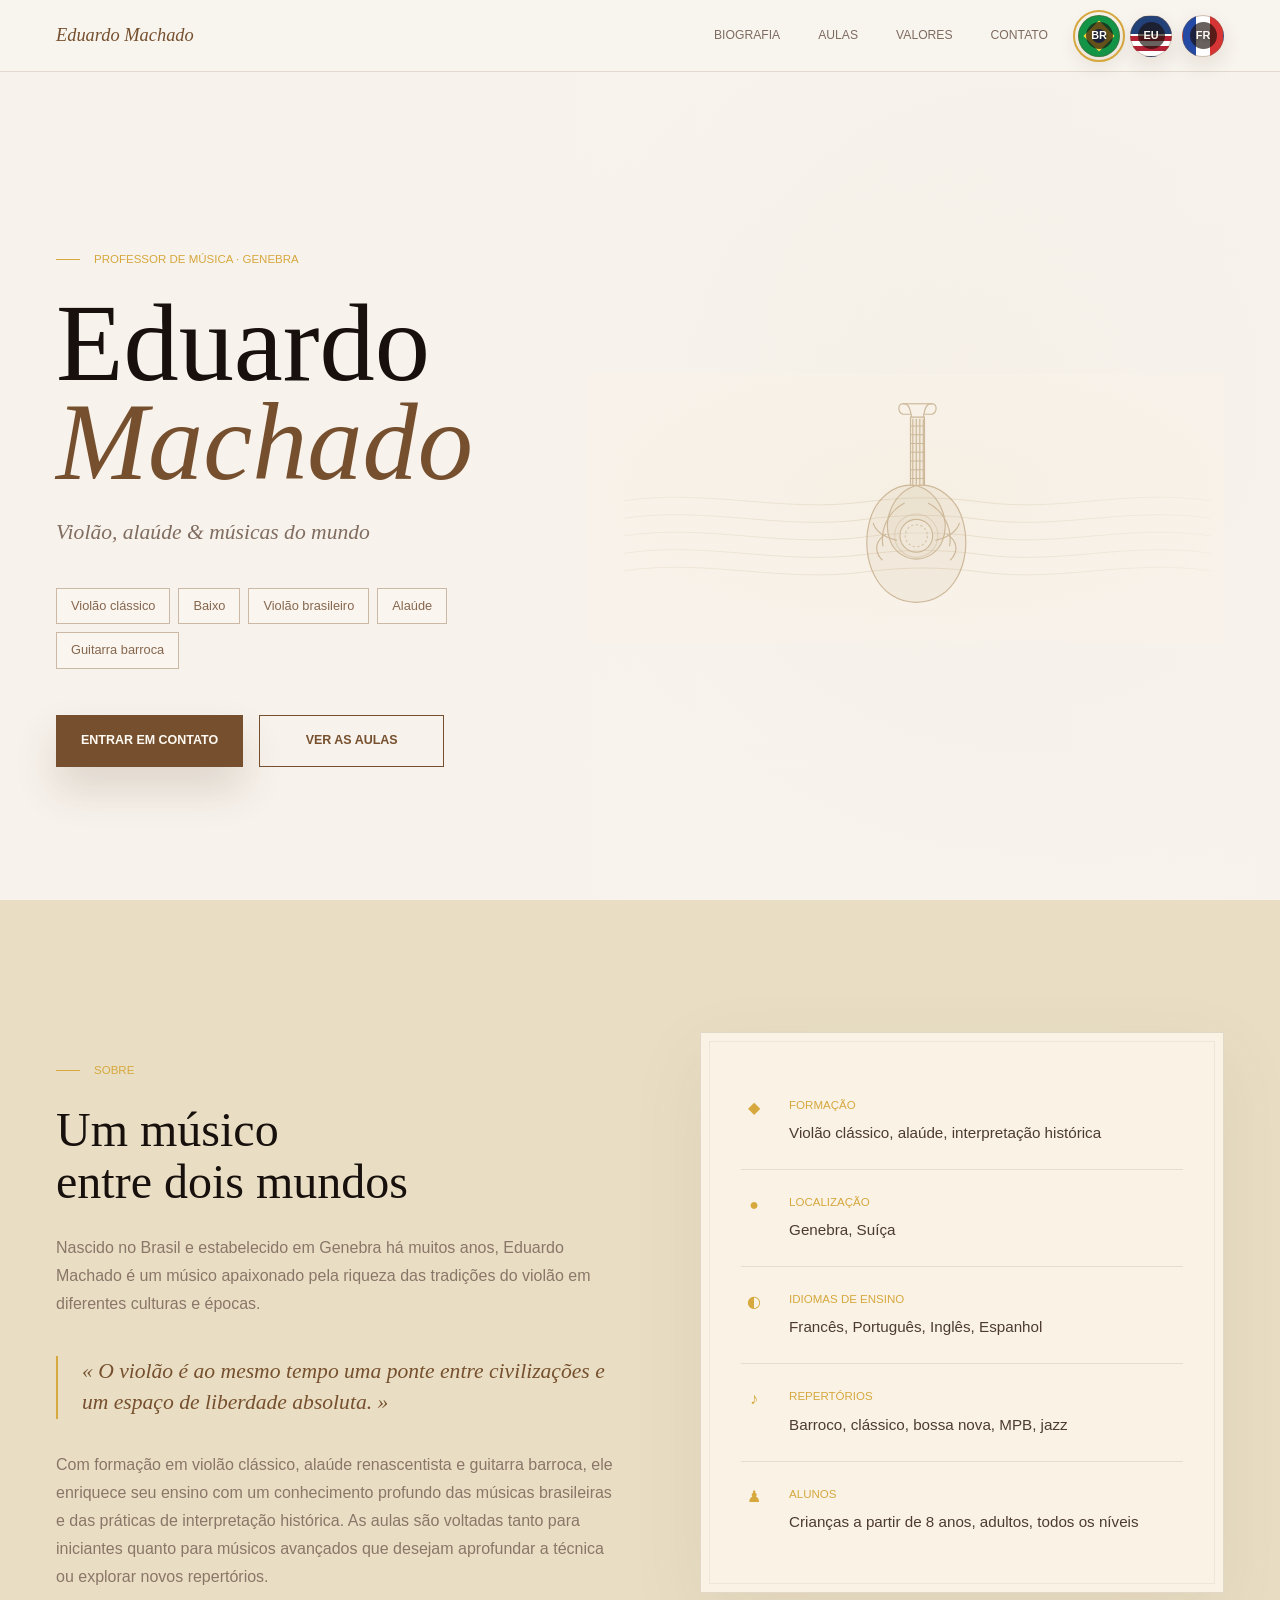
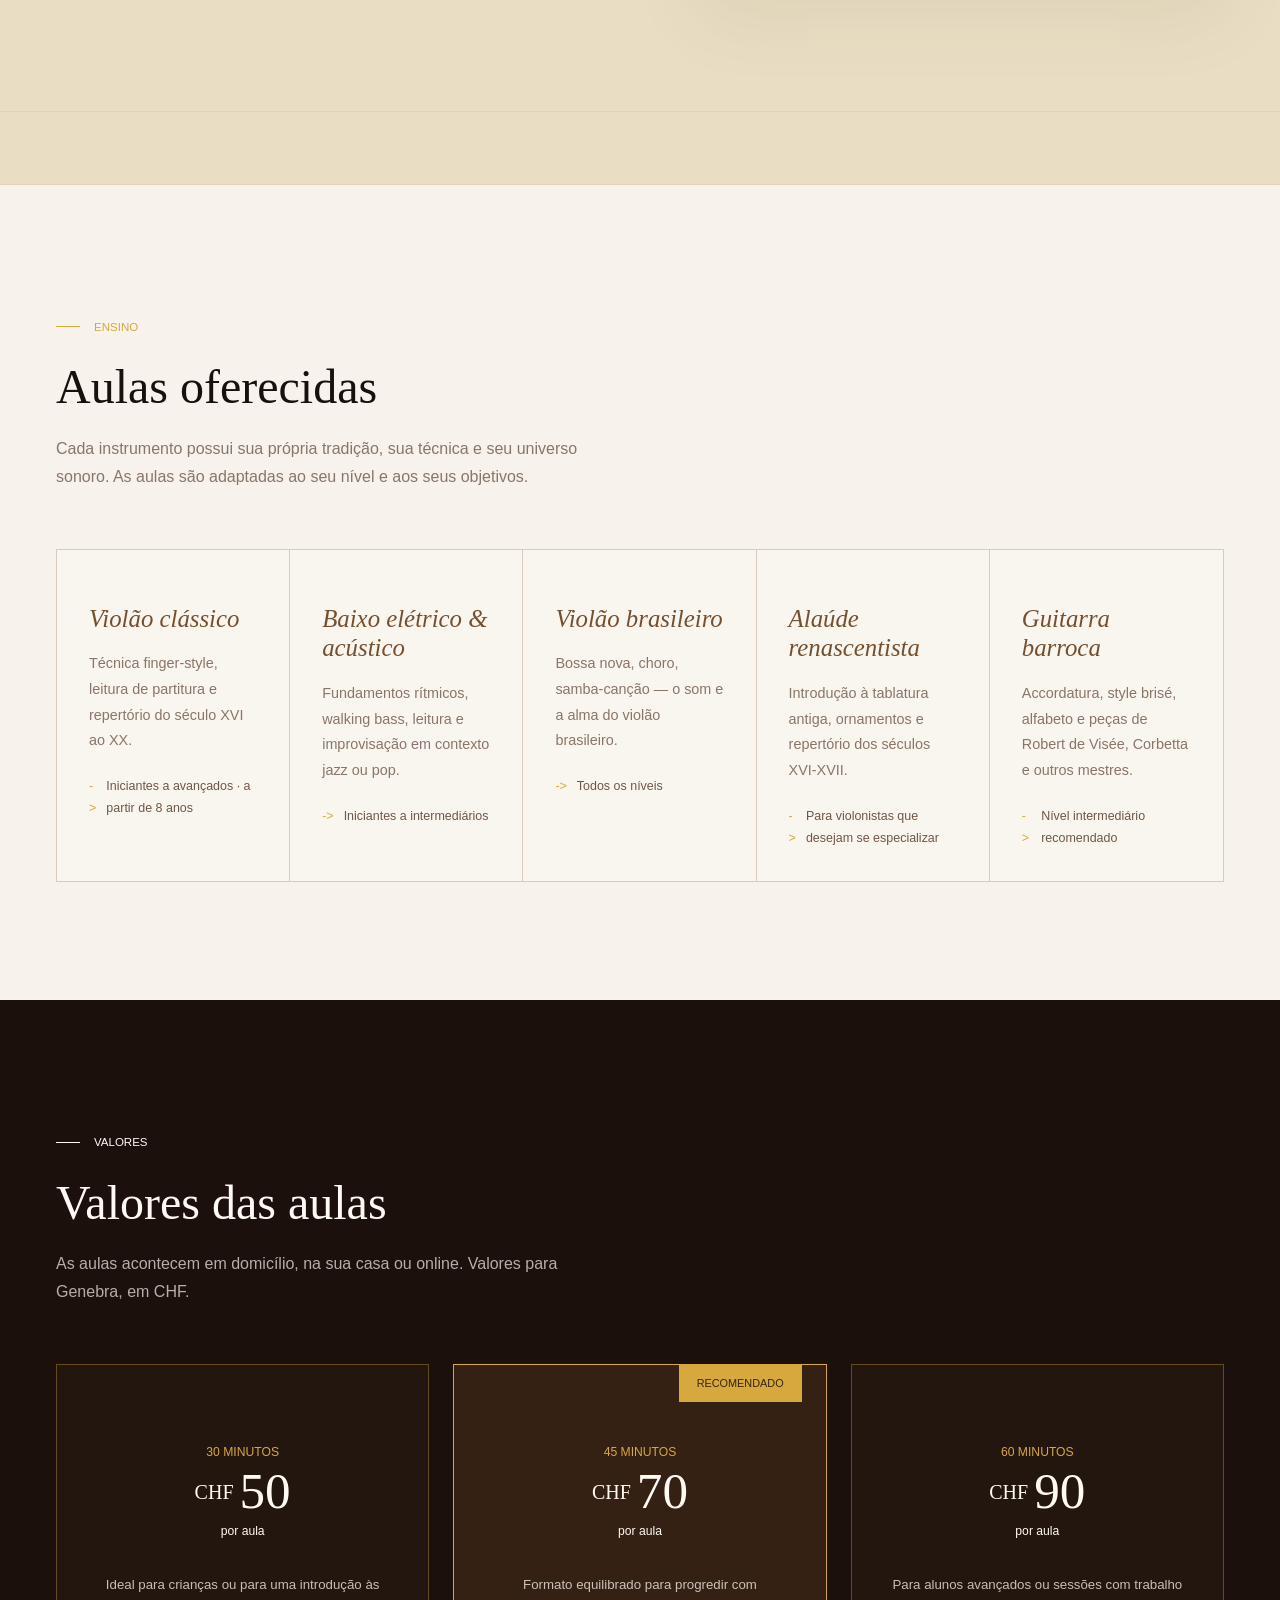
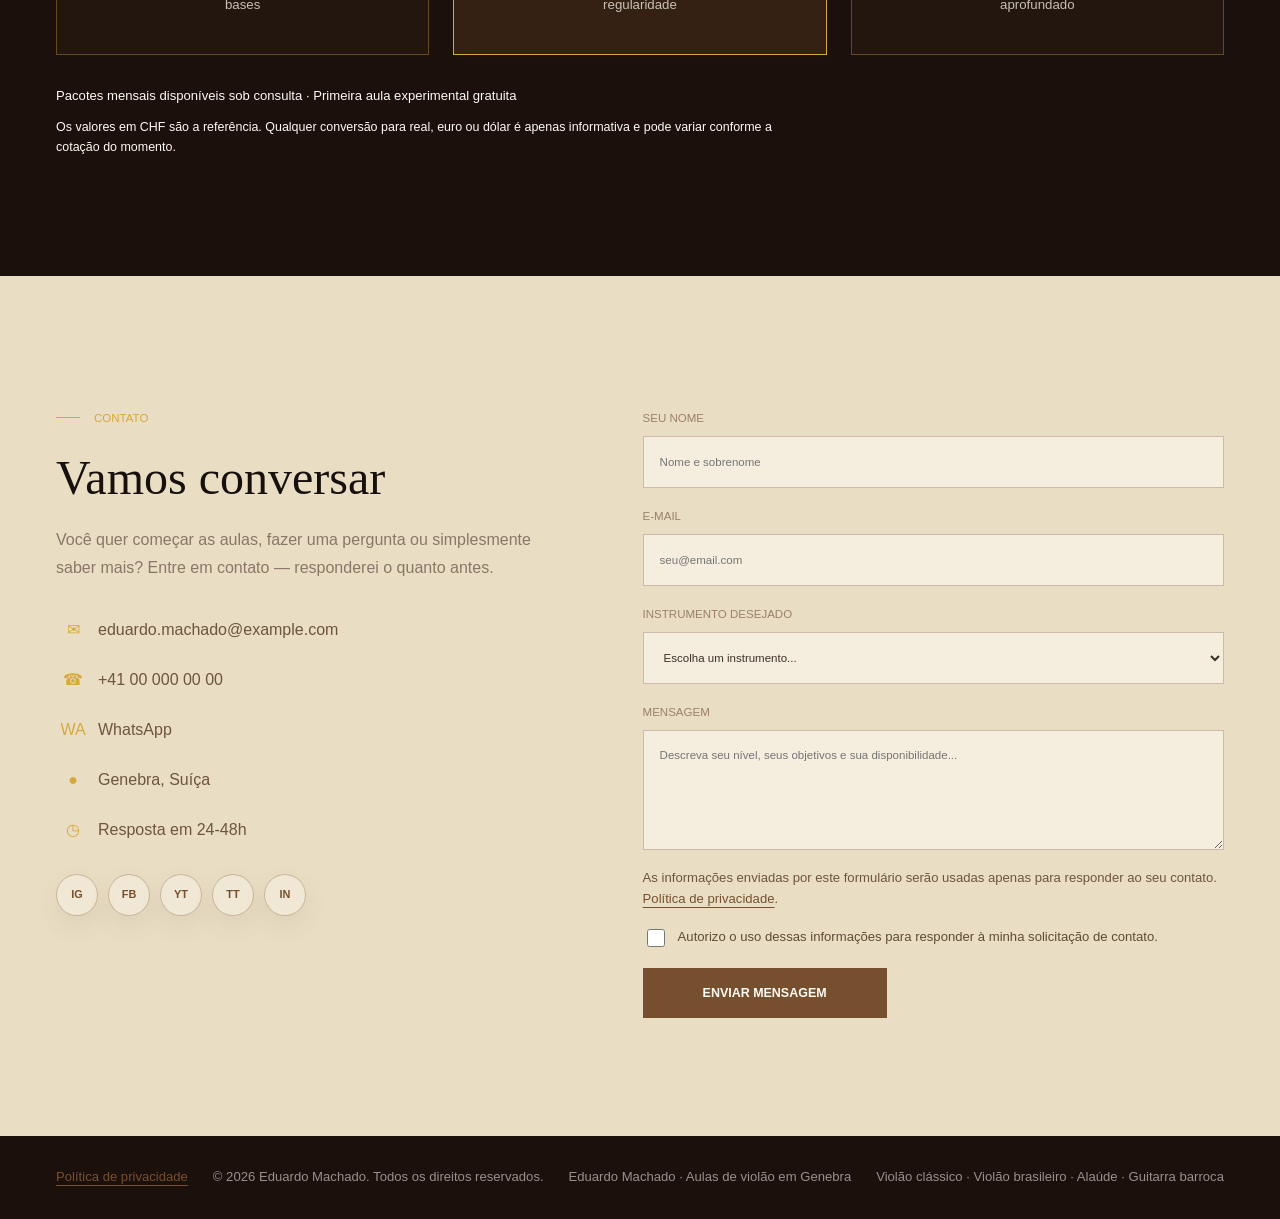
==== commit e9973f7a: "Add social media links" ====
--- a/br.html
+++ b/br.html
@@ -124,6 +124,13 @@
             <li><span class="contact-icon">●</span><span>Genebra, Suíça</span></li>
             <li><span class="contact-icon">◷</span><span>Resposta em 24-48h</span></li>
           </ul>
+          <nav class="social-links" aria-label="Redes sociais">
+            <a class="social-link" href="https://www.instagram.com/" target="_blank" rel="noopener noreferrer" aria-label="Instagram" title="Instagram"><span>IG</span></a>
+            <a class="social-link" href="https://www.facebook.com/" target="_blank" rel="noopener noreferrer" aria-label="Facebook" title="Facebook"><span>FB</span></a>
+            <a class="social-link" href="https://www.youtube.com/" target="_blank" rel="noopener noreferrer" aria-label="YouTube" title="YouTube"><span>YT</span></a>
+            <a class="social-link" href="https://www.tiktok.com/" target="_blank" rel="noopener noreferrer" aria-label="TikTok" title="TikTok"><span>TT</span></a>
+            <a class="social-link" href="https://www.linkedin.com/" target="_blank" rel="noopener noreferrer" aria-label="LinkedIn" title="LinkedIn"><span>IN</span></a>
+          </nav>
         </div>
         <form class="contact-form" action="mailto:eduardo.machado@example.com" method="post" enctype="text/plain">
           <label>Seu nome<input name="nome" type="text" placeholder="Nome e sobrenome" required></label>
--- a/styles.css
+++ b/styles.css
@@ -607,6 +607,38 @@
   text-align: center;
 }
 
+.social-links {
+  display: flex;
+  flex-wrap: wrap;
+  gap: 10px;
+  margin-top: 30px;
+}
+
+.social-link {
+  display: inline-grid;
+  place-items: center;
+  width: 42px;
+  height: 42px;
+  border: 1px solid rgba(118, 80, 46, 0.32);
+  border-radius: 999px;
+  color: var(--brown);
+  background: rgba(255, 250, 243, 0.34);
+  box-shadow: 0 10px 24px rgba(83, 56, 33, 0.08);
+  font-size: 0.68rem;
+  font-weight: 800;
+  letter-spacing: 0;
+  line-height: 1;
+  transition: background 180ms ease, color 180ms ease, transform 180ms ease, box-shadow 180ms ease;
+}
+
+.social-link:hover,
+.social-link:focus-visible {
+  color: var(--white);
+  background: var(--brown);
+  box-shadow: 0 14px 28px rgba(83, 56, 33, 0.16);
+  transform: translateY(-2px);
+}
+
 .contact-form {
   display: grid;
   gap: 18px;
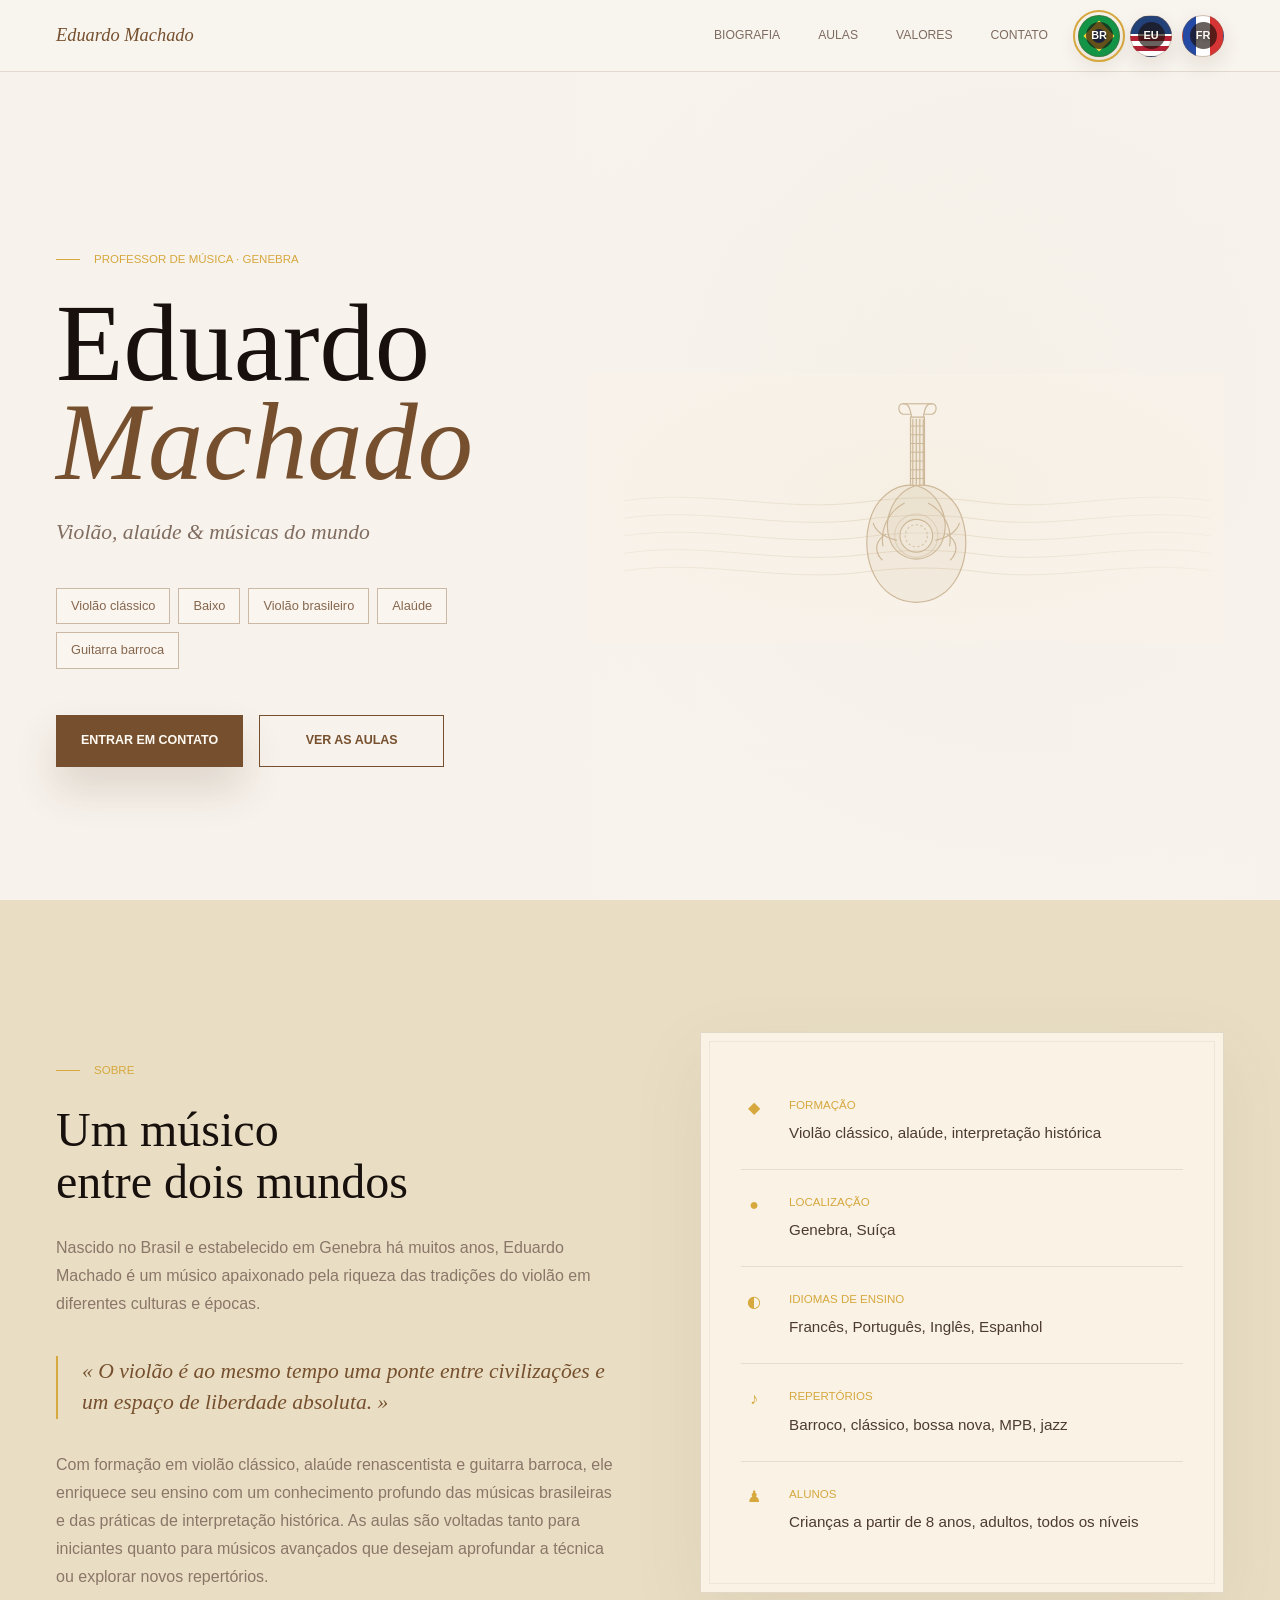
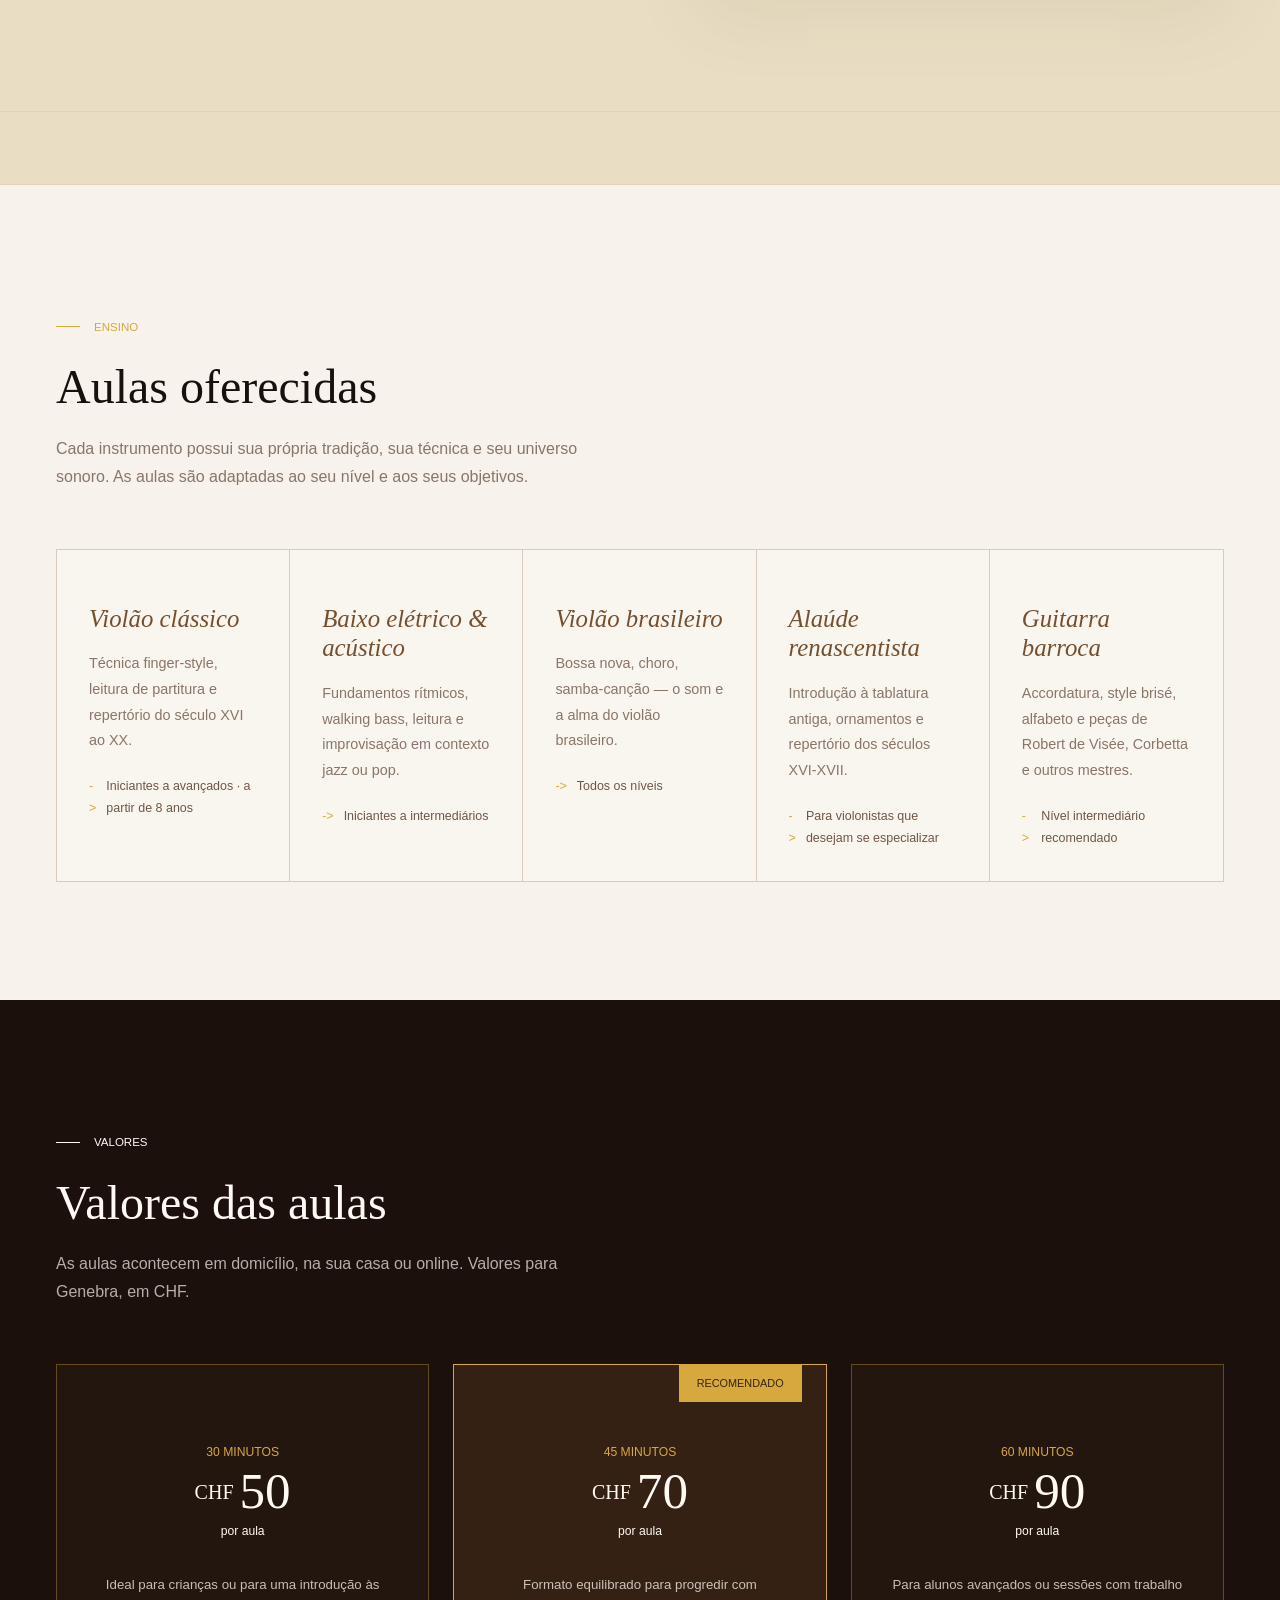
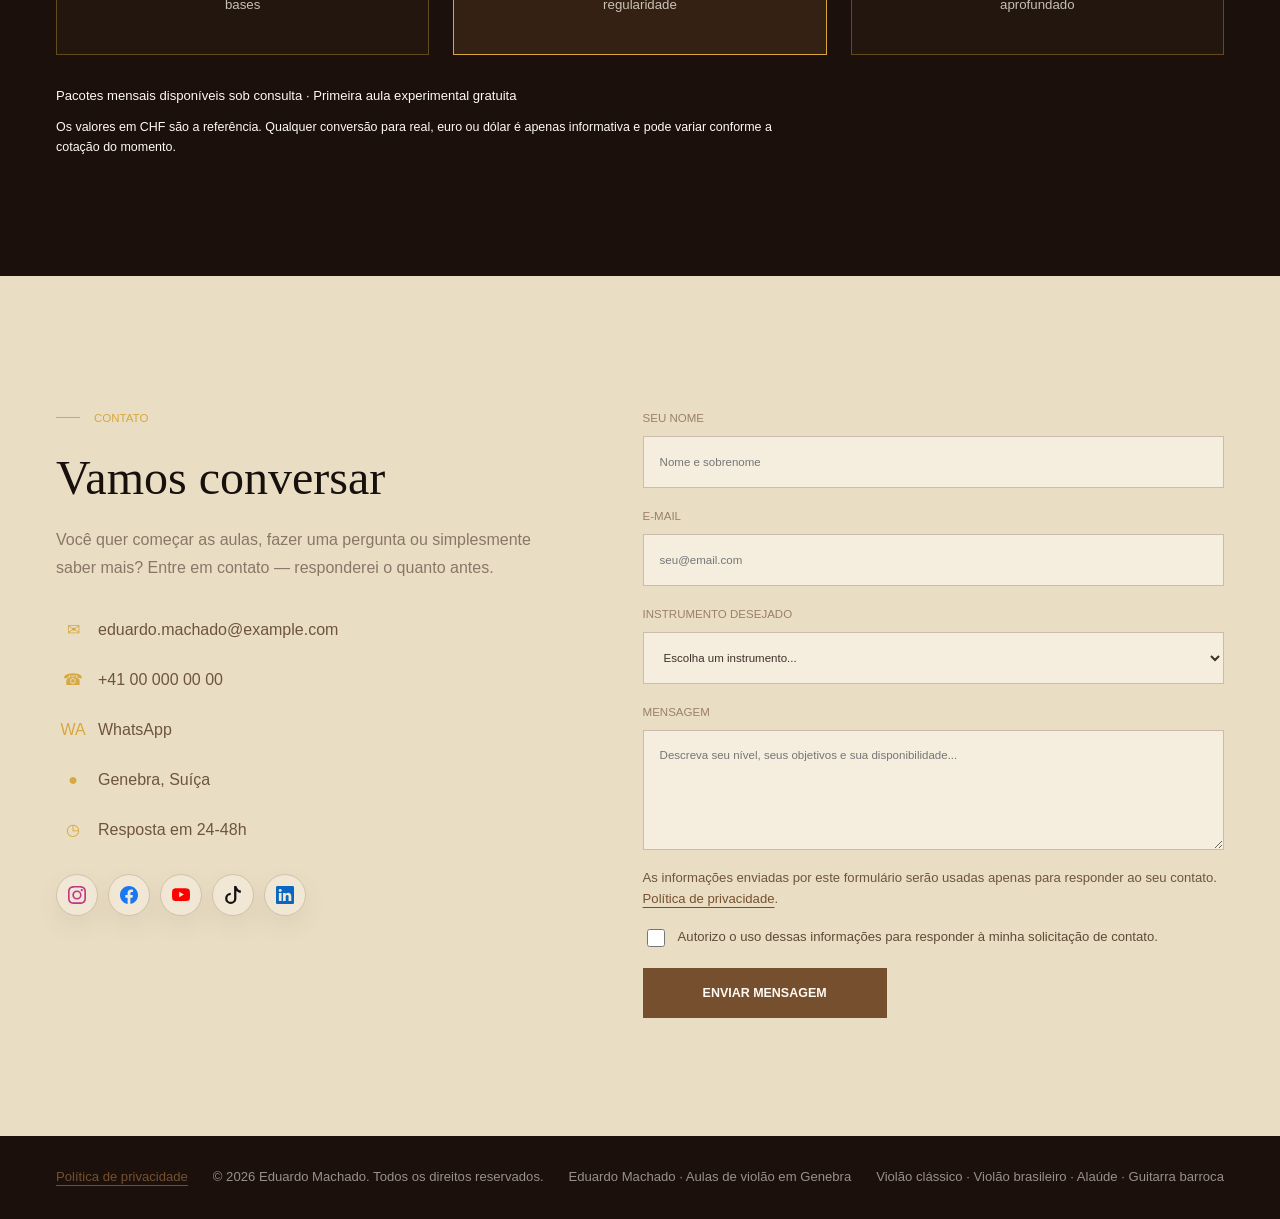
==== commit 3615bb20: "Use social media logo icons" ====
--- a/br.html
+++ b/br.html
@@ -125,11 +125,11 @@
             <li><span class="contact-icon">◷</span><span>Resposta em 24-48h</span></li>
           </ul>
           <nav class="social-links" aria-label="Redes sociais">
-            <a class="social-link" href="https://www.instagram.com/" target="_blank" rel="noopener noreferrer" aria-label="Instagram" title="Instagram"><span>IG</span></a>
-            <a class="social-link" href="https://www.facebook.com/" target="_blank" rel="noopener noreferrer" aria-label="Facebook" title="Facebook"><span>FB</span></a>
-            <a class="social-link" href="https://www.youtube.com/" target="_blank" rel="noopener noreferrer" aria-label="YouTube" title="YouTube"><span>YT</span></a>
-            <a class="social-link" href="https://www.tiktok.com/" target="_blank" rel="noopener noreferrer" aria-label="TikTok" title="TikTok"><span>TT</span></a>
-            <a class="social-link" href="https://www.linkedin.com/" target="_blank" rel="noopener noreferrer" aria-label="LinkedIn" title="LinkedIn"><span>IN</span></a>
+            <a class="social-link social-instagram" href="https://www.instagram.com/" target="_blank" rel="noopener noreferrer" aria-label="Instagram" title="Instagram"><svg class="social-icon" viewBox="0 0 16 16" aria-hidden="true" focusable="false"><path d="M8 0C5.829 0 5.556.01 4.703.048 3.85.088 3.269.222 2.76.42a3.917 3.917 0 0 0-1.417.923A3.927 3.927 0 0 0 .42 2.76C.222 3.268.087 3.85.048 4.7.01 5.555 0 5.827 0 8s.01 2.444.048 3.297c.04.852.174 1.433.372 1.942.205.526.478.972.923 1.417.444.445.89.719 1.416.923.51.198 1.09.333 1.942.372C5.555 15.99 5.827 16 8 16s2.444-.01 3.298-.048c.851-.04 1.434-.174 1.943-.372a3.916 3.916 0 0 0 1.416-.923c.445-.445.718-.891.923-1.417.197-.509.332-1.09.372-1.942C15.99 10.445 16 10.173 16 8s-.01-2.445-.048-3.299c-.04-.851-.175-1.433-.372-1.941a3.926 3.926 0 0 0-.923-1.417A3.911 3.911 0 0 0 13.24.42c-.51-.198-1.092-.333-1.943-.372C10.443.01 10.172 0 8 0Zm-.717 1.442H8c2.136 0 2.389.007 3.232.046.78.035 1.204.166 1.486.275.373.145.64.318.92.599.28.28.453.546.598.92.11.281.24.705.275 1.485.039.843.047 1.096.047 3.231s-.008 2.389-.047 3.232c-.035.78-.166 1.203-.275 1.485a2.47 2.47 0 0 1-.599.919c-.28.28-.546.453-.92.598-.28.11-.704.24-1.485.276-.843.038-1.096.047-3.232.047s-2.39-.009-3.233-.047c-.78-.036-1.203-.166-1.485-.276a2.478 2.478 0 0 1-.92-.598 2.48 2.48 0 0 1-.6-.92c-.109-.281-.24-.705-.275-1.485-.038-.843-.046-1.096-.046-3.233 0-2.136.008-2.388.046-3.231.036-.78.166-1.204.276-1.486.145-.373.319-.64.599-.92.28-.28.546-.453.92-.598.282-.11.705-.24 1.485-.276.738-.034 1.024-.044 2.515-.045Zm4.988 1.328a.96.96 0 1 0 0 1.92.96.96 0 0 0 0-1.92ZM8 3.892a4.109 4.109 0 1 0 0 8.217 4.109 4.109 0 0 0 0-8.217Zm0 1.441a2.667 2.667 0 1 1 0 5.334 2.667 2.667 0 0 1 0-5.334Z"/></svg></a>
+            <a class="social-link social-facebook" href="https://www.facebook.com/" target="_blank" rel="noopener noreferrer" aria-label="Facebook" title="Facebook"><svg class="social-icon" viewBox="0 0 16 16" aria-hidden="true" focusable="false"><path d="M16 8.049C16 3.603 12.418 0 8 0S0 3.603 0 8.049c0 4.016 2.926 7.347 6.75 7.951v-5.625H4.719V8.05H6.75V6.275c0-2.017 1.195-3.131 3.022-3.131.876 0 1.791.157 1.791.157v1.98h-1.009c-.993 0-1.303.621-1.303 1.258v1.51h2.218l-.354 2.326H9.25V16c3.824-.604 6.75-3.935 6.75-7.951Z"/></svg></a>
+            <a class="social-link social-youtube" href="https://www.youtube.com/" target="_blank" rel="noopener noreferrer" aria-label="YouTube" title="YouTube"><svg class="social-icon" viewBox="0 0 16 16" aria-hidden="true" focusable="false"><path d="M8.051 1.999h.089c.822.003 4.987.033 6.11.335a2.01 2.01 0 0 1 1.415 1.42c.101.38.172.883.219 1.402l.016.176.035.414.008.104c.065.914.073 1.77.074 1.957v.075c-.001.194-.01 1.108-.082 2.06l-.008.105-.009.104c-.05.572-.124 1.14-.235 1.558a2.007 2.007 0 0 1-1.415 1.42c-1.16.312-5.569.334-6.18.335h-.142c-.309 0-1.587-.006-2.927-.052l-.17-.006-.087-.004-.171-.007-.171-.007c-1.11-.049-2.167-.128-2.654-.26a2.007 2.007 0 0 1-1.415-1.419c-.111-.417-.185-.986-.235-1.558L.09 10.05l-.008-.104A31.4 31.4 0 0 1 0 7.68v-.123c.002-.215.01-.958.064-1.778l.007-.103.003-.052.008-.104.022-.26.01-.104c.048-.519.119-1.023.22-1.402a2.007 2.007 0 0 1 1.415-1.42c.487-.13 1.544-.21 2.654-.26l.17-.007.172-.006.086-.003.171-.007A99.788 99.788 0 0 1 7.858 2h.193ZM6.4 5.209v4.818l4.157-2.408L6.4 5.209Z"/></svg></a>
+            <a class="social-link social-tiktok" href="https://www.tiktok.com/" target="_blank" rel="noopener noreferrer" aria-label="TikTok" title="TikTok"><svg class="social-icon" viewBox="0 0 16 16" aria-hidden="true" focusable="false"><path d="M9 0h1.98c.144.715.54 1.617 1.235 2.512C12.895 3.389 13.797 4 15 4v2c-1.753 0-3.07-.814-4-1.829V11a5 5 0 1 1-5-5v2a3 3 0 1 0 3 3V0Z"/></svg></a>
+            <a class="social-link social-linkedin" href="https://www.linkedin.com/" target="_blank" rel="noopener noreferrer" aria-label="LinkedIn" title="LinkedIn"><svg class="social-icon" viewBox="0 0 16 16" aria-hidden="true" focusable="false"><path d="M0 1.146C0 .513.526 0 1.175 0h13.65C15.474 0 16 .513 16 1.146v13.708c0 .633-.526 1.146-1.175 1.146H1.175C.526 16 0 15.487 0 14.854V1.146Zm4.943 12.248V6.169H2.542v7.225h2.401Zm-1.2-8.212c.837 0 1.358-.554 1.358-1.248-.015-.709-.521-1.248-1.342-1.248-.822 0-1.359.54-1.359 1.248 0 .694.521 1.248 1.327 1.248h.016Zm4.908 8.212V9.359c0-.216.016-.432.08-.586.173-.431.568-.878 1.232-.878.869 0 1.216.662 1.216 1.634v3.865h2.401V9.25c0-2.22-1.184-3.252-2.764-3.252-1.274 0-1.845.7-2.165 1.193V6.169h-2.4c.03.678 0 7.225 0 7.225h2.4Z"/></svg></a>
           </nav>
         </div>
         <form class="contact-form" action="mailto:eduardo.machado@example.com" method="post" enctype="text/plain">
--- a/styles.css
+++ b/styles.css
@@ -615,26 +615,50 @@
 }
 
 .social-link {
+  --social-color: var(--brown);
   display: inline-grid;
   place-items: center;
   width: 42px;
   height: 42px;
-  border: 1px solid rgba(118, 80, 46, 0.32);
+  border: 1px solid rgba(118, 80, 46, 0.24);
   border-radius: 999px;
-  color: var(--brown);
+  color: var(--social-color);
   background: rgba(255, 250, 243, 0.34);
   box-shadow: 0 10px 24px rgba(83, 56, 33, 0.08);
-  font-size: 0.68rem;
-  font-weight: 800;
-  letter-spacing: 0;
-  line-height: 1;
   transition: background 180ms ease, color 180ms ease, transform 180ms ease, box-shadow 180ms ease;
+}
+
+.social-icon {
+  width: 18px;
+  height: 18px;
+  fill: currentColor;
+}
+
+.social-instagram {
+  --social-color: #c13584;
+}
+
+.social-facebook {
+  --social-color: #1877f2;
+}
+
+.social-youtube {
+  --social-color: #ff0000;
+}
+
+.social-tiktok {
+  --social-color: #111;
+}
+
+.social-linkedin {
+  --social-color: #0a66c2;
 }
 
 .social-link:hover,
 .social-link:focus-visible {
+  border-color: var(--social-color);
   color: var(--white);
-  background: var(--brown);
+  background: var(--social-color);
   box-shadow: 0 14px 28px rgba(83, 56, 33, 0.16);
   transform: translateY(-2px);
 }
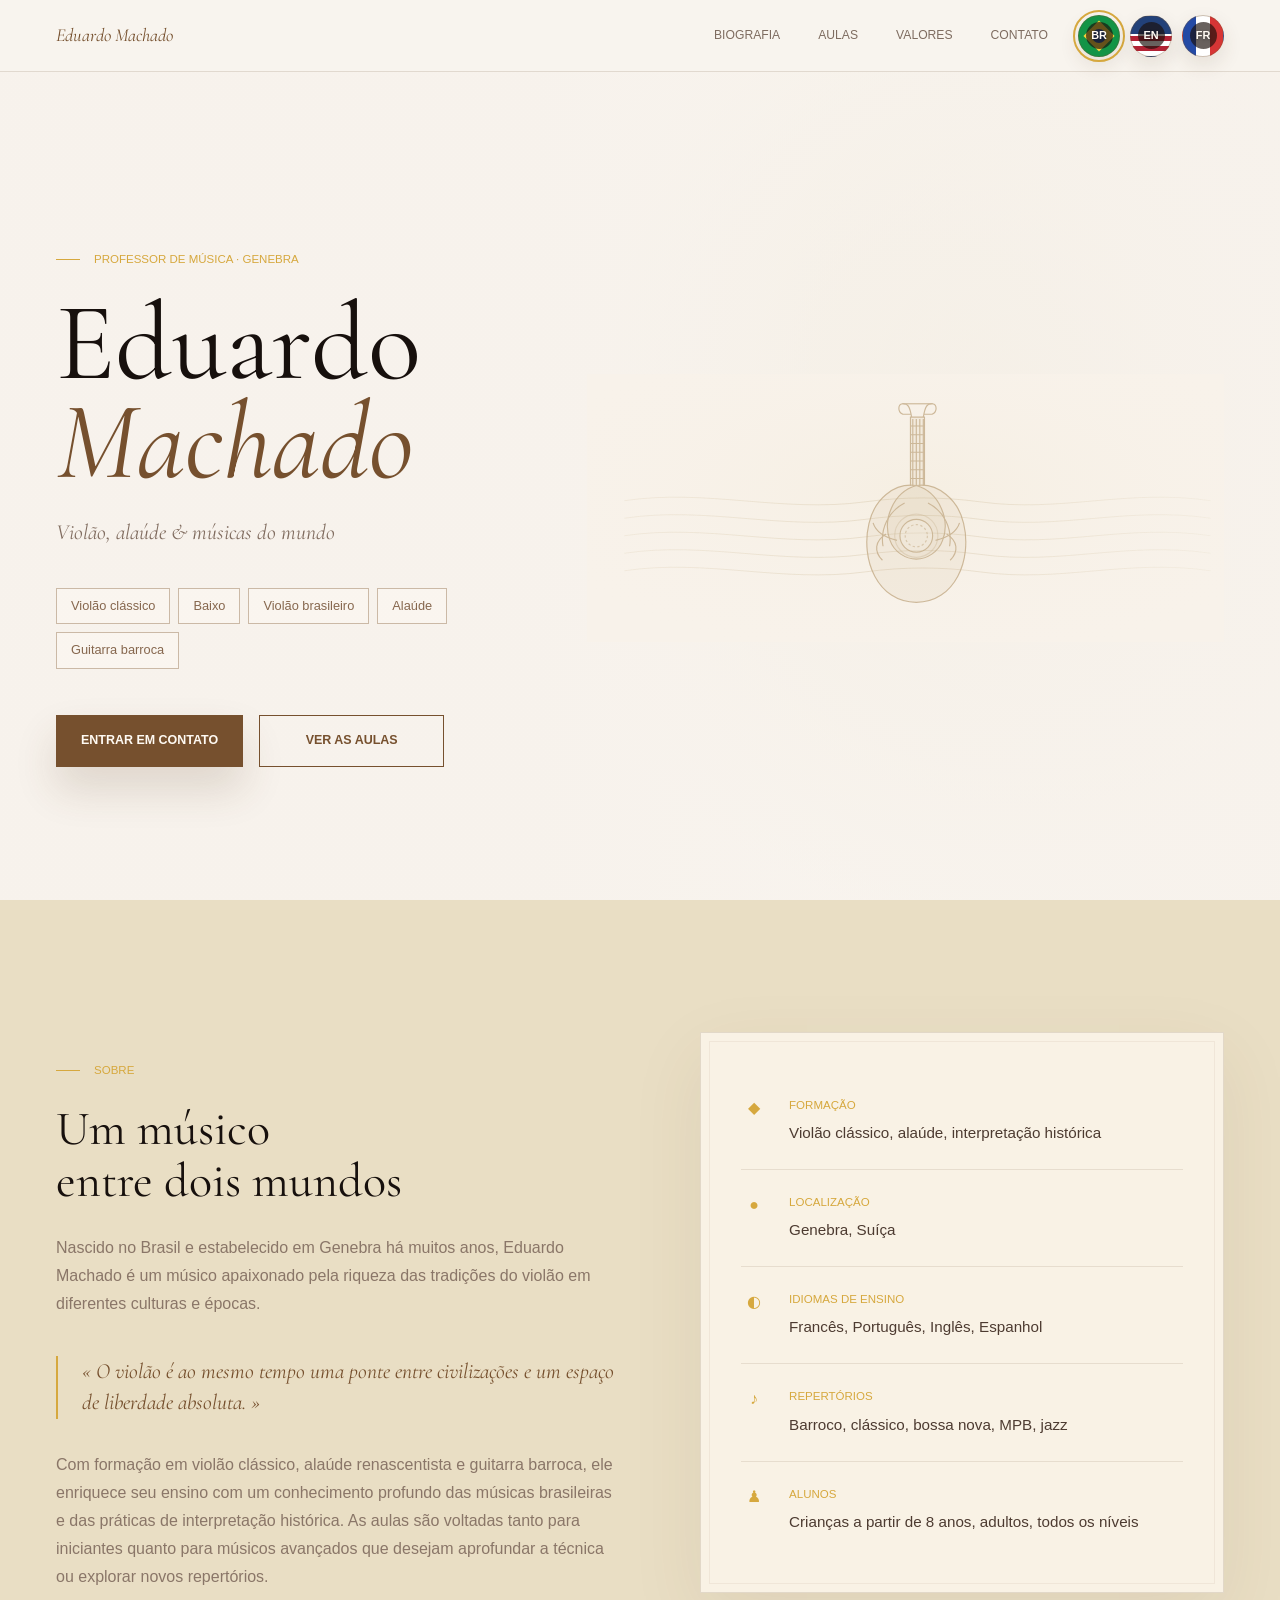
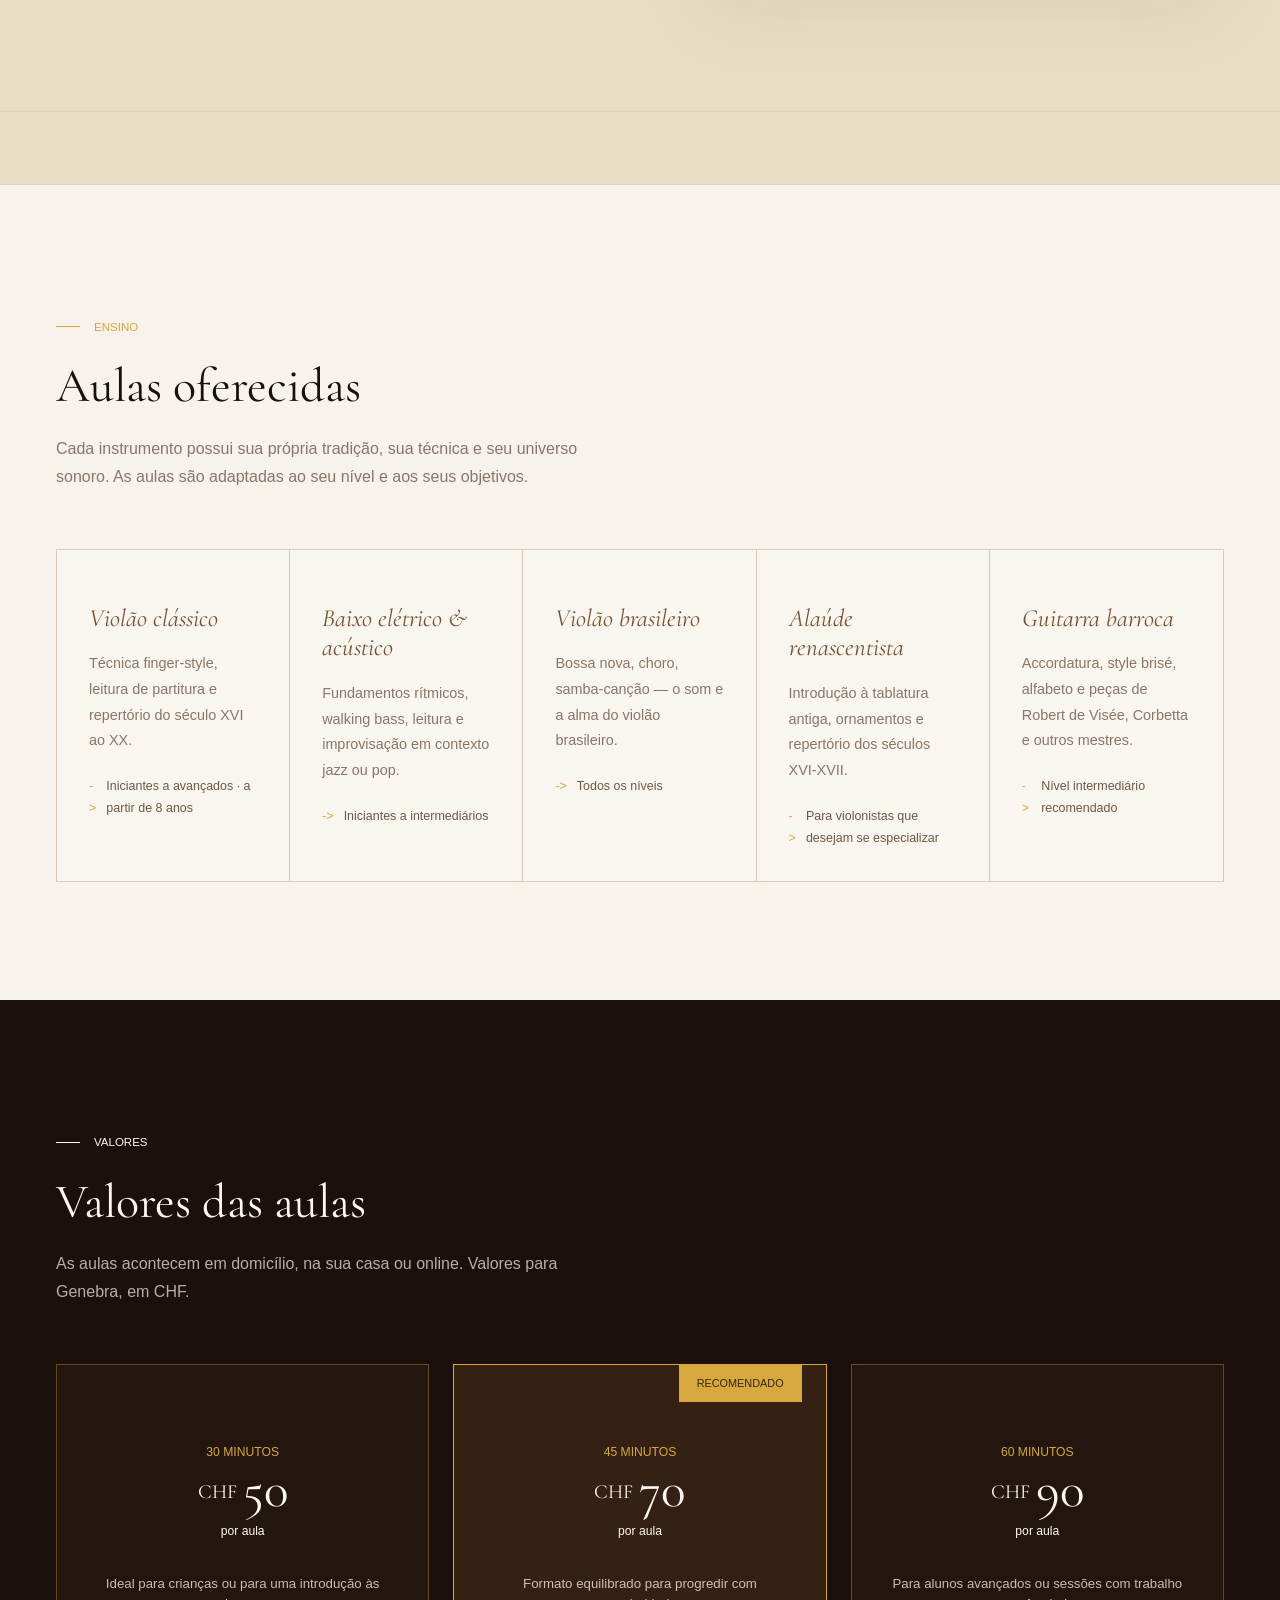
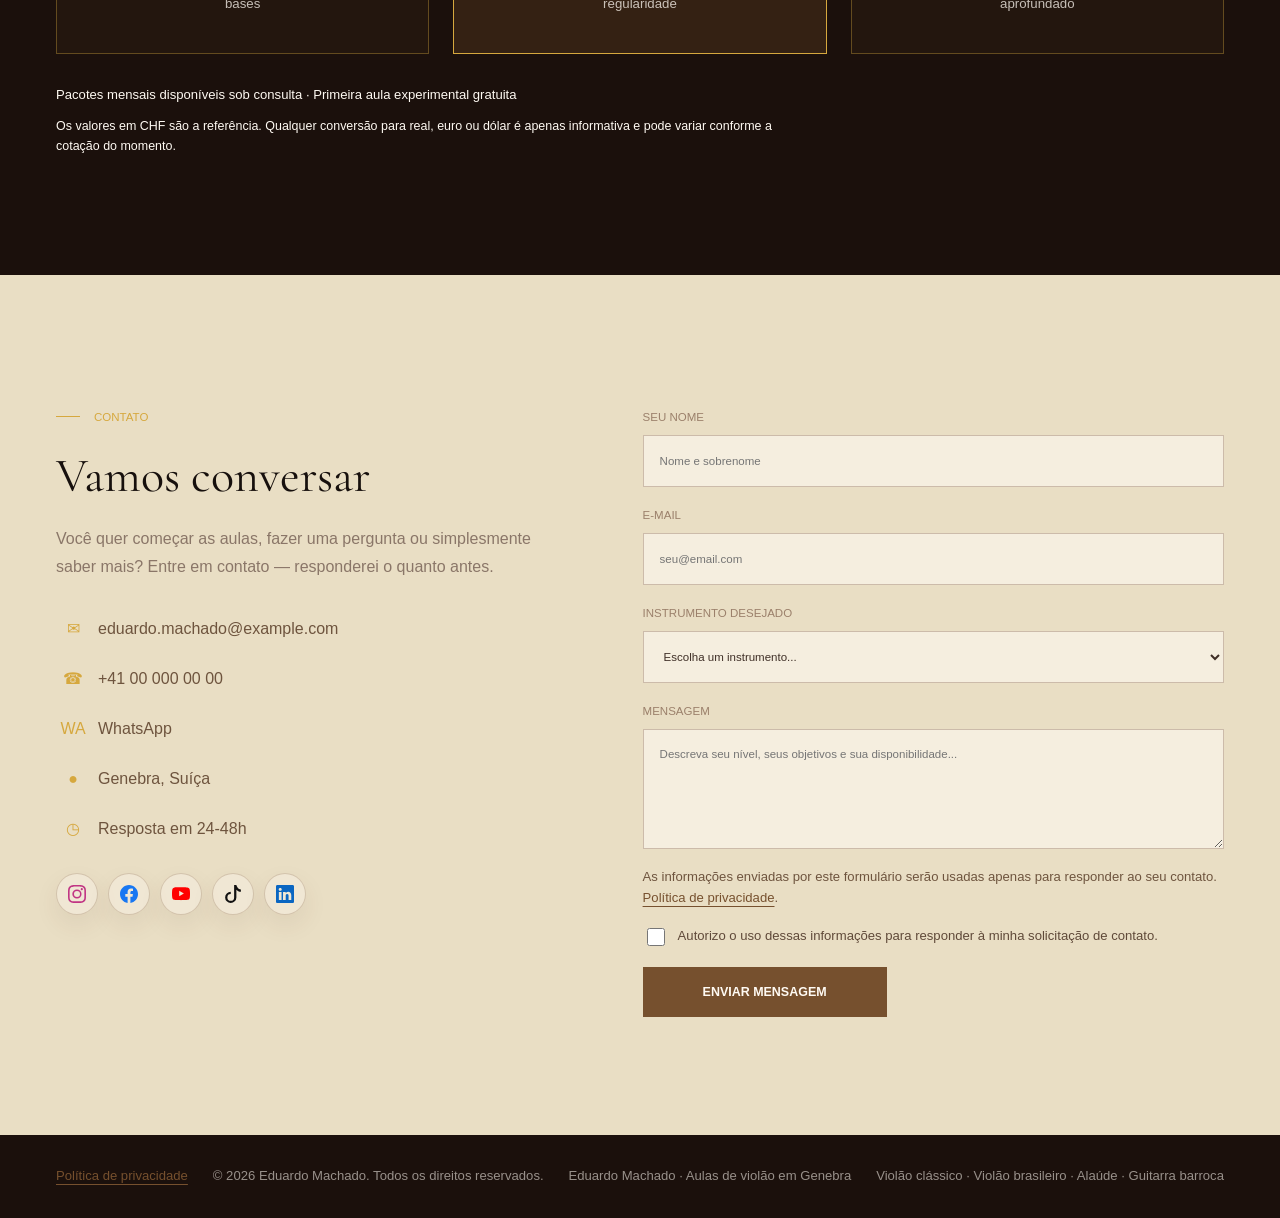
==== commit d8230324: "Add SEO meta tags, favicon, Google Fonts and fix language switcher label - Add meta description and " ====
--- a/br.html
+++ b/br.html
@@ -4,6 +4,15 @@
   <meta charset="utf-8">
   <meta name="viewport" content="width=device-width, initial-scale=1">
   <title>Eduardo Machado | Aulas de violão</title>
+  <meta name="description" content="Eduardo Machado — Professor de violão em Genebra. Violão clássico, violão brasileiro, alaúde e guitarra barroca. Aulas para crianças e adultos, todos os níveis.">
+  <meta property="og:type" content="website">
+  <meta property="og:title" content="Eduardo Machado | Aulas de violão em Genebra">
+  <meta property="og:description" content="Eduardo Machado — Professor de violão em Genebra. Violão clássico, violão brasileiro, alaúde e guitarra barroca. Aulas para crianças e adultos, todos os níveis.">
+  <meta property="og:locale" content="pt_BR">
+  <link rel="icon" href="favicon.svg" type="image/svg+xml">
+  <link rel="preconnect" href="https://fonts.googleapis.com">
+  <link rel="preconnect" href="https://fonts.gstatic.com" crossorigin>
+  <link rel="stylesheet" href="https://fonts.googleapis.com/css2?family=Cormorant+Garamond:ital,wght@0,400;0,600;1,400;1,600&display=swap">
   <link rel="stylesheet" href="styles.css">
 </head>
 <body>
@@ -19,7 +28,7 @@
         </nav>
         <nav class="lang-switcher" aria-label="Escolher idioma">
           <a class="lang-button flag-br" href="br.html" aria-label="Português do Brasil" aria-current="page"><span class="flag-text">BR</span></a>
-          <a class="lang-button flag-us" href="en.html" aria-label="English"><span class="flag-text">EU</span></a>
+          <a class="lang-button flag-us" href="en.html" aria-label="English"><span class="flag-text">EN</span></a>
           <a class="lang-button flag-fr" href="index.html" aria-label="Français"><span class="flag-text">FR</span></a>
         </nav>
       </div>
--- a/styles.css
+++ b/styles.css
@@ -24,7 +24,7 @@
   margin: 0;
   background: var(--paper);
   color: var(--ink);
-  font-family: "Avenir Next", "Segoe UI", Arial, sans-serif;
+  font-family: "Segoe UI", Arial, sans-serif;
   font-size: 16px;
   line-height: 1.75;
 }
@@ -183,7 +183,7 @@
 }
 
 .section-inner {
-  width: min(100%, 1792px);
+  width: min(100%, 1400px);
   margin: 0 auto;
 }
 
@@ -755,7 +755,7 @@
 
 .footer-inner {
   display: flex;
-  width: min(100%, 1792px);
+  width: min(100%, 1400px);
   margin: 0 auto;
   align-items: center;
   justify-content: space-between;
